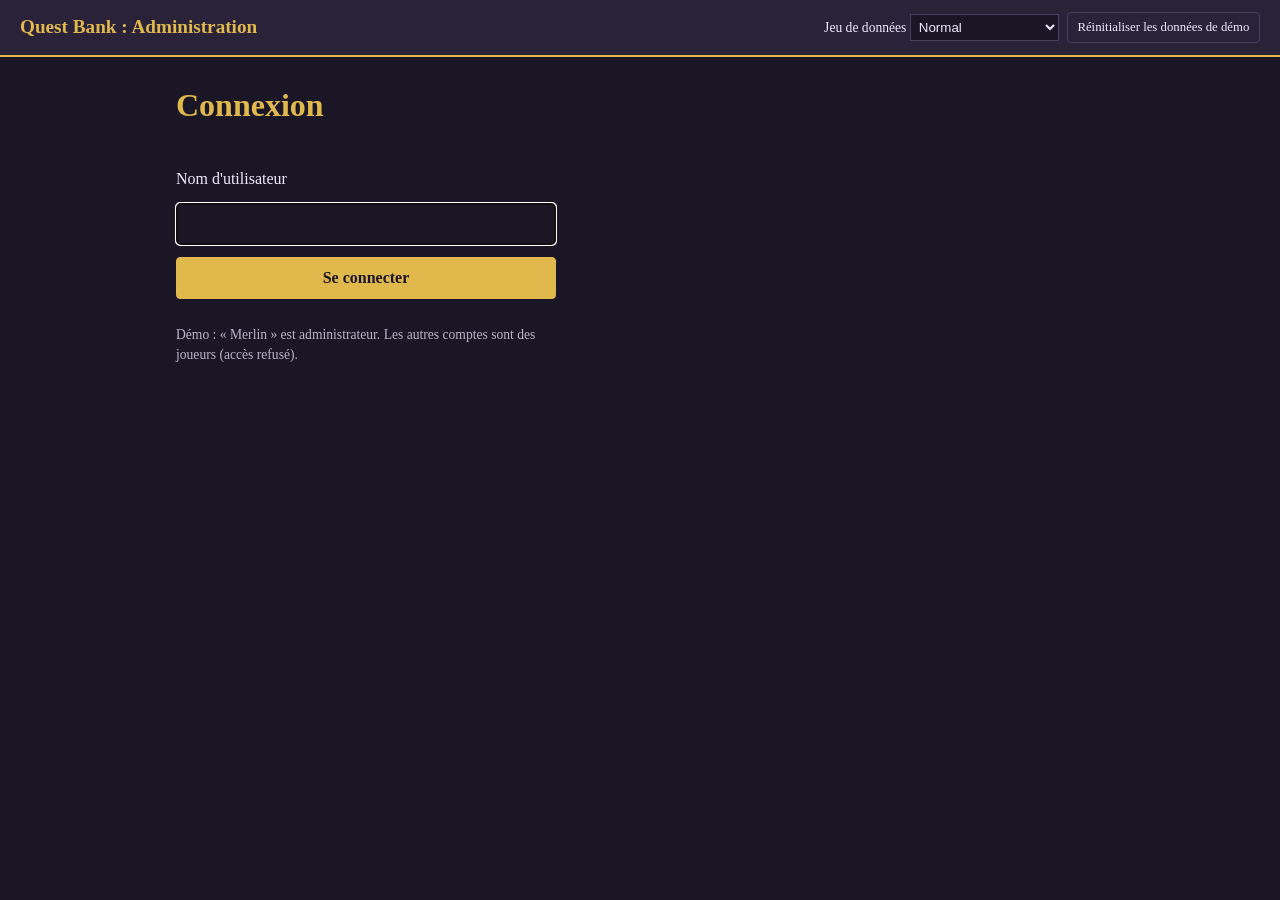
==== quest-bank-admin/index.html @ 597273d6 "FCT" ====
<!DOCTYPE html>
<html lang="fr">
<head>
  <meta charset="UTF-8">
  <meta name="viewport" content="width=device-width, initial-scale=1.0">
  <title>Accueil – Quest Bank Admin</title>
  <link rel="stylesheet" href="css/style.css">
</head>
<body>
  <header id="barre"></header>
  <main>
    <h1>Gestion des tâches administratives</h1>
    <div id="messages"></div>
    <div class="cartes">
      <button type="button" id="btn-joueurs" data-page="joueurs-signales.html">Joueurs signalés</button>
      <button type="button" id="btn-bogues" data-page="bogues.html">Bogues rapportés</button>
    </div>
  </main>
  <script src="js/dataAccess.js"></script>
  <script src="js/auth.js"></script>
  <script src="js/ui.js"></script>
  <script src="js/pageIndex.js"></script>
</body>
</html>
---- quest-bank-admin/css/style.css ----
/* style.css (socle) */
:root {
  --fond: #1b1626;
  --carte: #2a2238;
  --bord: #4a3d63;
  --texte: #f0e9ff;
  --or: #e0b84c;
  --danger: #c0392b;
  --succes: #2e8b57;
  --info: #3b6ea8;
}

* { box-sizing: border-box; }

body {
  margin: 0;
  background: var(--fond);
  color: var(--texte);
  font-family: Georgia, "Times New Roman", serif;
  line-height: 1.5;
}

header#barre {
  display: flex;
  flex-wrap: wrap;
  gap: 0.75rem;
  align-items: center;
  justify-content: space-between;
  padding: 0.75rem 1.25rem;
  background: var(--carte);
  border-bottom: 2px solid var(--or);
}

header .titre { color: var(--or); font-size: 1.2rem; font-weight: bold; text-decoration: none; }
header .outils { display: flex; flex-wrap: wrap; gap: 0.5rem; align-items: center; font-size: 0.85rem; }
header select { background: var(--fond); color: var(--texte); border: 1px solid var(--bord); padding: 0.25rem; }

main { max-width: 960px; margin: 1.5rem auto; padding: 0 1rem; }
h1 { color: var(--or); margin-top: 0; }

button {
  cursor: pointer;
  border: 1px solid var(--or);
  background: var(--or);
  color: #1b1626;
  padding: 0.5rem 1rem;
  border-radius: 4px;
  font: inherit;
  font-weight: bold;
}
button.secondaire { background: transparent; color: var(--texte); border-color: var(--bord); font-weight: normal; font-size: 0.8rem; padding: 0.3rem 0.6rem; }
button.danger { background: var(--danger); border-color: var(--danger); color: #fff; }
button:hover { filter: brightness(1.15); }

.cartes { display: flex; flex-wrap: wrap; gap: 1rem; }
.cartes button { flex: 1 1 260px; padding: 1.5rem; font-size: 1.1rem; }

#messages { margin: 1rem 0; min-height: 1px; }
.msg { padding: 0.75rem 1rem; border-radius: 4px; border-left: 5px solid; background: var(--carte); }
.msg a { color: var(--or); margin-left: 0.25rem; }
.msg-succes { border-color: var(--succes); }
.msg-erreur { border-color: var(--danger); }
.msg-info { border-color: var(--info); }

table { width: 100%; border-collapse: collapse; background: var(--carte); }
th, td { padding: 0.6rem 0.75rem; text-align: left; border-bottom: 1px solid var(--bord); vertical-align: top; }
th { color: var(--or); }
td.nom, td.motif { overflow-wrap: anywhere; word-break: break-word; }

.badge { padding: 0.15rem 0.5rem; border-radius: 999px; font-size: 0.8rem; }
.badge-actif { background: var(--succes); }
.badge-inactif { background: var(--danger); }
.badge-inconnu { background: #666; }

.vide { padding: 1.5rem; text-align: center; background: var(--carte); border: 1px dashed var(--bord); border-radius: 4px; }

form { max-width: 380px; display: flex; flex-direction: column; gap: 0.75rem; }
input[type="text"] { padding: 0.5rem; border-radius: 4px; border: 1px solid var(--bord); background: var(--fond); color: var(--texte); font: inherit; }
.aide { font-size: 0.85rem; opacity: 0.75; }
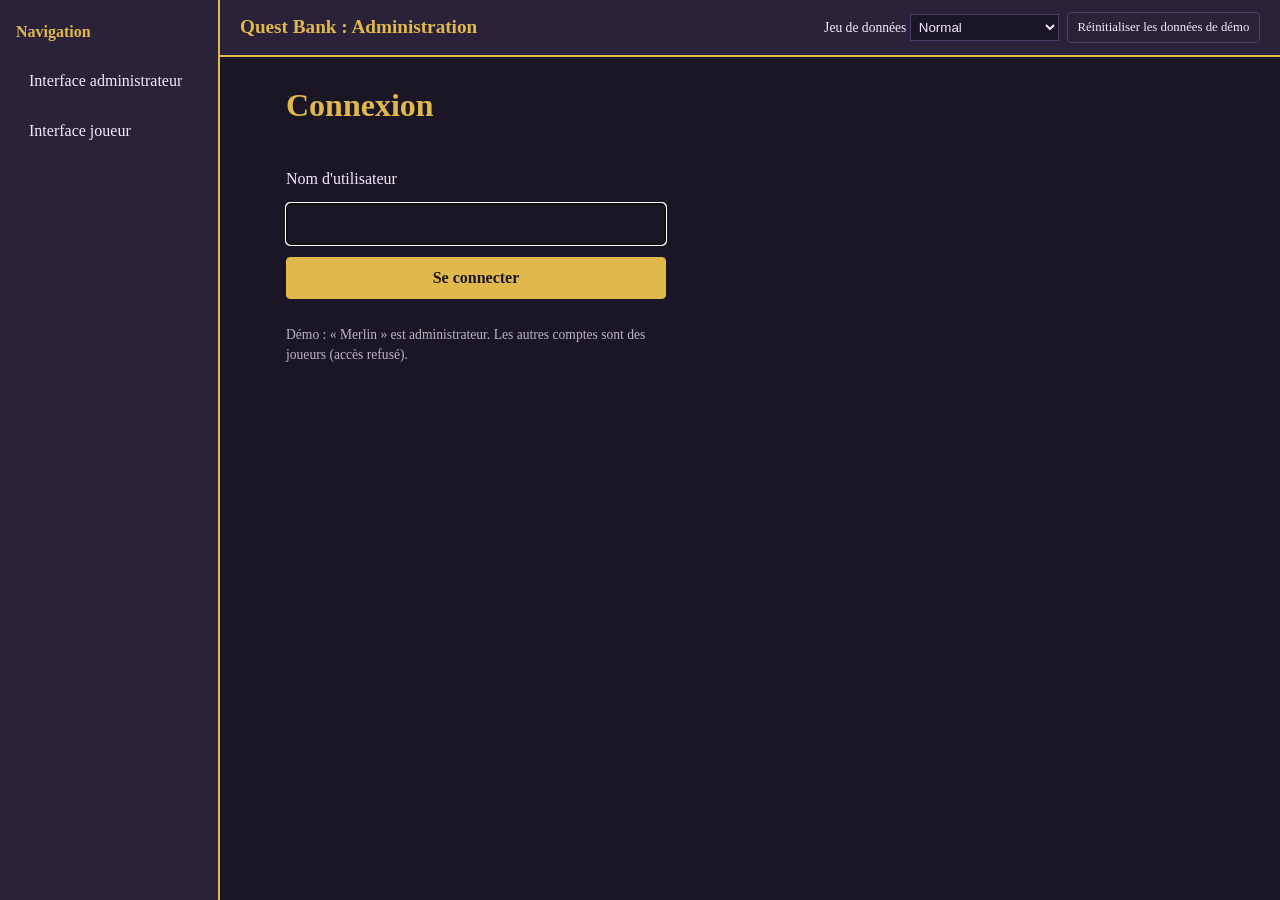
==== commit 349ec9c5: "FCT : menu navigation admin - joueur Fait par Big Pickle (OpenCode) : Ajout d'un menu de navigation " ====
--- a/quest-bank-admin/index.html
+++ b/quest-bank-admin/index.html
@@ -7,6 +7,11 @@
   <link rel="stylesheet" href="css/style.css">
 </head>
 <body>
+  <aside id="menu-navigation" class="menu-lateral">
+    <p class="titre-menu">Navigation</p>
+    <a href="index.html" class="actif">Interface administrateur</a>
+    <a href="login.html?cible=joueur.html">Interface joueur</a>
+  </aside>
   <header id="barre"></header>
   <main>
     <h1>Gestion des tâches administratives</h1>
--- a/quest-bank-admin/css/style.css
+++ b/quest-bank-admin/css/style.css
@@ -14,11 +14,30 @@
 
 body {
   margin: 0;
+  padding-left: 220px;
   background: var(--fond);
   color: var(--texte);
   font-family: Georgia, "Times New Roman", serif;
   line-height: 1.5;
 }
+
+.menu-lateral {
+  position: fixed;
+  top: 0;
+  bottom: 0;
+  left: 0;
+  width: 220px;
+  padding: 1.25rem 1rem;
+  background: var(--carte);
+  border-right: 2px solid var(--or);
+  display: flex;
+  flex-direction: column;
+  gap: 0.5rem;
+}
+
+.menu-lateral .titre-menu { margin: 0 0 0.5rem; color: var(--or); font-weight: bold; }
+.menu-lateral a { padding: 0.5rem 0.75rem; border: 1px solid transparent; border-radius: 4px; color: var(--texte); text-decoration: none; }
+.menu-lateral a:hover, .menu-lateral a.actif { border-color: var(--or); background: var(--fond); color: var(--or); }
 
 header#barre {
   display: flex;
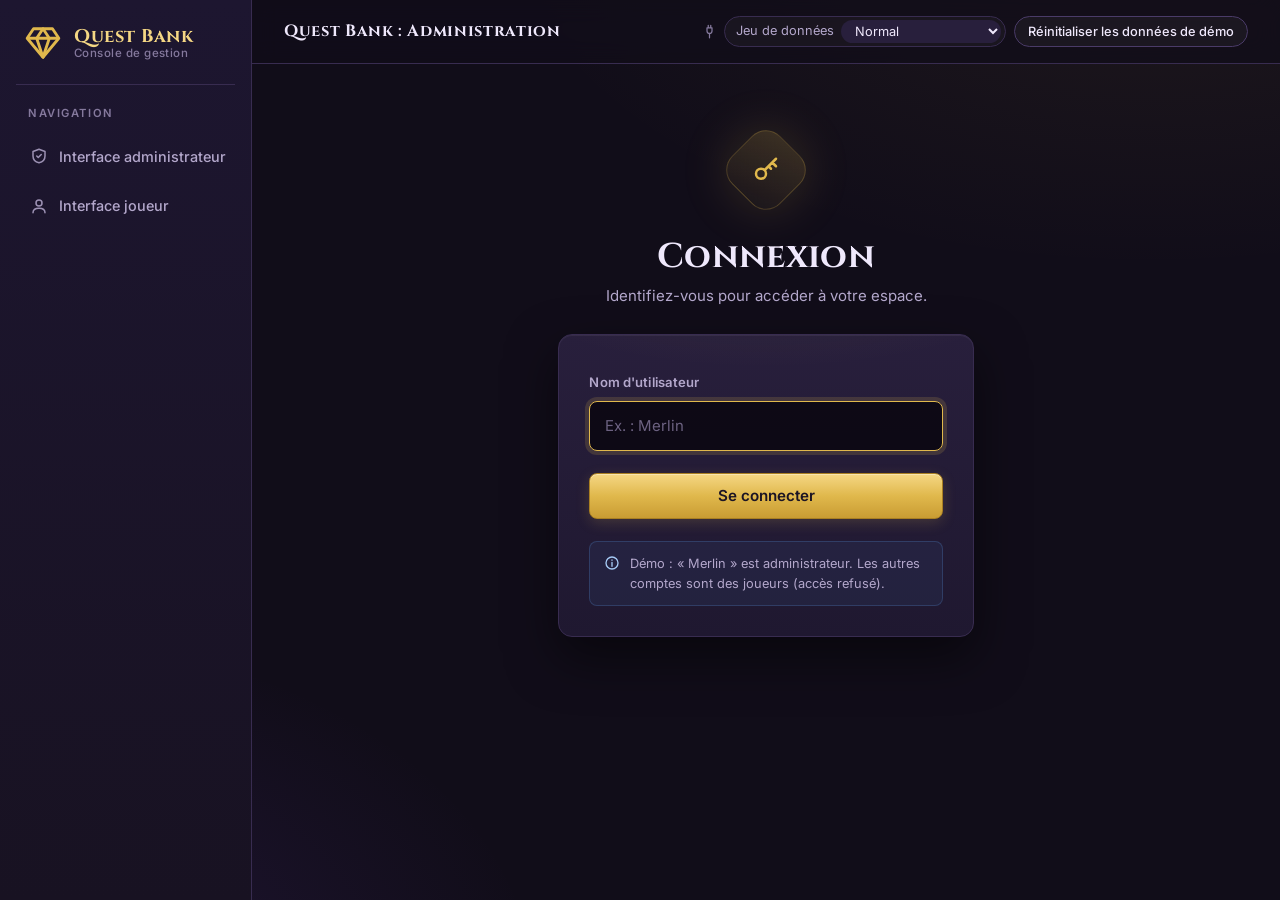
==== commit 3806047b: "FCT style css" ====
--- a/quest-bank-admin/index.html
+++ b/quest-bank-admin/index.html
@@ -4,19 +4,30 @@
   <meta charset="UTF-8">
   <meta name="viewport" content="width=device-width, initial-scale=1.0">
   <title>Accueil – Quest Bank Admin</title>
+  <link rel="icon" href="data:image/svg+xml,%3Csvg xmlns='http://www.w3.org/2000/svg' viewBox='0 0 24 24'%3E%3Cpath d='M6 3h12l4 6-10 12L2 9z' fill='%23e0b84c'/%3E%3C/svg%3E">
   <link rel="stylesheet" href="css/style.css">
 </head>
 <body>
   <aside id="menu-navigation" class="menu-lateral">
+    <div class="marque">
+      <span class="marque-logo" aria-hidden="true"></span>
+      <span class="marque-texte">Quest Bank<small>Console de gestion</small></span>
+    </div>
     <p class="titre-menu">Navigation</p>
-    <a href="index.html" class="actif">Interface administrateur</a>
-    <a href="login.html?cible=joueur.html">Interface joueur</a>
+    <a href="index.html" class="actif lien-admin">Interface administrateur</a>
+    <a href="login.html?cible=joueur.html" class="lien-joueur">Interface joueur</a>
   </aside>
   <header id="barre"></header>
   <main>
-    <h1>Gestion des tâches administratives</h1>
+    <div class="entete-page">
+      <div>
+        <p class="surtitre">Tableau de bord</p>
+        <h1>Gestion des tâches administratives</h1>
+        <p class="sous-titre">Choisissez une file de travail pour commencer.</p>
+      </div>
+    </div>
     <div id="messages"></div>
-    <div class="cartes">
+    <div class="cartes cartes-admin">
       <button type="button" id="btn-joueurs" data-page="joueurs-signales.html">Joueurs signalés</button>
       <button type="button" id="btn-bogues" data-page="bogues.html">Bogues rapportés</button>
     </div>
--- a/quest-bank-admin/css/style.css
+++ b/quest-bank-admin/css/style.css
@@ -1,98 +1,726 @@
-/* style.css (socle) */
+/* style.css (socle) — thème "grimoire" */
+@import url("https://fonts.googleapis.com/css2?family=Cinzel:wght@600;700&family=Inter:wght@400;500;600;700&display=swap");
+
 :root {
-  --fond: #1b1626;
-  --carte: #2a2238;
-  --bord: #4a3d63;
-  --texte: #f0e9ff;
+  /* Couleurs */
+  --fond: #110d19;
+  --fond-2: #181222;
+  --carte: #1f1830;
+  --carte-2: #281f3c;
+  --carte-3: #31264a;
+  --bord: #382c50;
+  --bord-fort: #4a3b68;
+  --bord-or: rgba(224, 184, 76, 0.22);
+  --texte: #efe8fc;
+  --texte-doux: #b3a7cb;
+  --texte-pale: #85799d;
   --or: #e0b84c;
-  --danger: #c0392b;
-  --succes: #2e8b57;
-  --info: #3b6ea8;
+  --or-clair: #f5d784;
+  --or-fonce: #a97f22;
+  --danger: #e0524a;
+  --danger-clair: #ff9b92;
+  --succes: #3db27a;
+  --succes-clair: #86e7b3;
+  --info: #5591d8;
+  --info-clair: #a6caf5;
+
+  /* Formes */
+  --rayon-s: 8px;
+  --rayon: 14px;
+  --ombre: 0 1px 0 rgba(255, 255, 255, 0.04) inset, 0 12px 32px rgba(0, 0, 0, 0.35);
+  --ombre-forte: 0 1px 0 rgba(255, 255, 255, 0.06) inset, 0 20px 50px rgba(0, 0, 0, 0.5);
+  --titre-font: "Cinzel", Georgia, "Times New Roman", serif;
+  --corps-font: "Inter", "Segoe UI", system-ui, -apple-system, sans-serif;
+  --menu-l: 252px;
+
+  /* Icônes (masques SVG, colorées par currentColor) */
+  --i-gemme: url("data:image/svg+xml;utf8,<svg xmlns='http://www.w3.org/2000/svg' viewBox='0 0 24 24' fill='none' stroke='black' stroke-width='1.8' stroke-linejoin='round'><path d='M6 3h12l4 6-10 12L2 9z'/><path d='M2 9h20M12 21L8 9l4-6 4 6z'/></svg>");
+  --i-bouclier: url("data:image/svg+xml;utf8,<svg xmlns='http://www.w3.org/2000/svg' viewBox='0 0 24 24' fill='none' stroke='black' stroke-width='2' stroke-linecap='round' stroke-linejoin='round'><path d='M12 3l8 3v6c0 5-3.5 8-8 9-4.5-1-8-4-8-9V6z'/><path d='M9 12l2 2 4-4'/></svg>");
+  --i-joueur: url("data:image/svg+xml;utf8,<svg xmlns='http://www.w3.org/2000/svg' viewBox='0 0 24 24' fill='none' stroke='black' stroke-width='2' stroke-linecap='round' stroke-linejoin='round'><circle cx='12' cy='8' r='4'/><path d='M4 21c0-4 3.6-6 8-6s8 2 8 6'/></svg>");
+  --i-drapeau: url("data:image/svg+xml;utf8,<svg xmlns='http://www.w3.org/2000/svg' viewBox='0 0 24 24' fill='none' stroke='black' stroke-width='2' stroke-linecap='round' stroke-linejoin='round'><path d='M5 21V4'/><path d='M5 4h12l-2.5 4.5L17 13H5'/></svg>");
+  --i-bogue: url("data:image/svg+xml;utf8,<svg xmlns='http://www.w3.org/2000/svg' viewBox='0 0 24 24' fill='none' stroke='black' stroke-width='2' stroke-linecap='round' stroke-linejoin='round'><rect x='7' y='8' width='10' height='12' rx='5'/><path d='M12 12v8M9 5l1.5 2.5M15 5l-1.5 2.5M3 13h4M17 13h4M4 8l3 2M20 8l-3 2M4 19l3-2M20 19l-3-2'/></svg>");
+  --i-boussole: url("data:image/svg+xml;utf8,<svg xmlns='http://www.w3.org/2000/svg' viewBox='0 0 24 24' fill='none' stroke='black' stroke-width='2' stroke-linecap='round' stroke-linejoin='round'><circle cx='12' cy='12' r='9'/><path d='M15.5 8.5l-2 5-5 2 2-5z'/></svg>");
+  --i-sortie: url("data:image/svg+xml;utf8,<svg xmlns='http://www.w3.org/2000/svg' viewBox='0 0 24 24' fill='none' stroke='black' stroke-width='2' stroke-linecap='round' stroke-linejoin='round'><path d='M14 4h5v16h-5M10 8l-4 4 4 4M6 12h10'/></svg>");
+  --i-corbeille: url("data:image/svg+xml;utf8,<svg xmlns='http://www.w3.org/2000/svg' viewBox='0 0 24 24' fill='none' stroke='black' stroke-width='2' stroke-linecap='round' stroke-linejoin='round'><path d='M4 7h16M9 7V4h6v3M6 7l1 13h10l1-13M10 11v5M14 11v5'/></svg>");
+  --i-rafraichir: url("data:image/svg+xml;utf8,<svg xmlns='http://www.w3.org/2000/svg' viewBox='0 0 24 24' fill='none' stroke='black' stroke-width='2' stroke-linecap='round' stroke-linejoin='round'><path d='M20 12a8 8 0 1 1-2.3-5.7'/><path d='M20 4v5h-5'/></svg>");
+  --i-ok: url("data:image/svg+xml;utf8,<svg xmlns='http://www.w3.org/2000/svg' viewBox='0 0 24 24' fill='none' stroke='black' stroke-width='2' stroke-linecap='round' stroke-linejoin='round'><circle cx='12' cy='12' r='9'/><path d='M8 12l3 3 5-6'/></svg>");
+  --i-alerte: url("data:image/svg+xml;utf8,<svg xmlns='http://www.w3.org/2000/svg' viewBox='0 0 24 24' fill='none' stroke='black' stroke-width='2' stroke-linecap='round' stroke-linejoin='round'><path d='M12 3l10 18H2z'/><path d='M12 10v5M12 18v.5'/></svg>");
+  --i-info: url("data:image/svg+xml;utf8,<svg xmlns='http://www.w3.org/2000/svg' viewBox='0 0 24 24' fill='none' stroke='black' stroke-width='2' stroke-linecap='round' stroke-linejoin='round'><circle cx='12' cy='12' r='9'/><path d='M12 11v6M12 7.5v.5'/></svg>");
+  --i-vide: url("data:image/svg+xml;utf8,<svg xmlns='http://www.w3.org/2000/svg' viewBox='0 0 24 24' fill='none' stroke='black' stroke-width='1.6' stroke-linecap='round' stroke-linejoin='round'><path d='M3 13l3-8h12l3 8v6H3z'/><path d='M3 13h5l1 3h6l1-3h5'/></svg>");
+  --i-retour: url("data:image/svg+xml;utf8,<svg xmlns='http://www.w3.org/2000/svg' viewBox='0 0 24 24' fill='none' stroke='black' stroke-width='2.2' stroke-linecap='round' stroke-linejoin='round'><path d='M15 6l-6 6 6 6'/></svg>");
+  --i-fleche: url("data:image/svg+xml;utf8,<svg xmlns='http://www.w3.org/2000/svg' viewBox='0 0 24 24' fill='none' stroke='black' stroke-width='2.2' stroke-linecap='round' stroke-linejoin='round'><path d='M5 12h14M13 6l6 6-6 6'/></svg>");
+  --i-cle: url("data:image/svg+xml;utf8,<svg xmlns='http://www.w3.org/2000/svg' viewBox='0 0 24 24' fill='none' stroke='black' stroke-width='2' stroke-linecap='round' stroke-linejoin='round'><circle cx='8' cy='15' r='4'/><path d='M11 12l9-9M17 6l3 3M14 9l2 2'/></svg>");
+  --i-outils: url("data:image/svg+xml;utf8,<svg xmlns='http://www.w3.org/2000/svg' viewBox='0 0 24 24' fill='none' stroke='black' stroke-width='2' stroke-linecap='round' stroke-linejoin='round'><path d='M10 2v4M14 2v4M8 6h8v5a4 4 0 0 1-8 0zM12 15v7'/></svg>");
 }
 
 * { box-sizing: border-box; }
+[hidden] { display: none !important; }
+
+html { scroll-behavior: smooth; }
 
 body {
   margin: 0;
-  padding-left: 220px;
+  padding-left: var(--menu-l);
+  min-height: 100vh;
+  background:
+    radial-gradient(1100px 600px at 90% -10%, rgba(224, 184, 76, 0.07), transparent 60%),
+    radial-gradient(900px 600px at 0% 110%, rgba(120, 70, 210, 0.16), transparent 60%),
+    var(--fond);
+  background-attachment: fixed;
+  color: var(--texte);
+  font-family: var(--corps-font);
+  font-size: 15px;
+  line-height: 1.6;
+  -webkit-font-smoothing: antialiased;
+}
+
+::selection { background: var(--or); color: var(--fond); }
+
+/* Utilitaire d'icône : un ::before masqué, coloré par currentColor */
+.menu-lateral a::before,
+.marque-logo,
+.blason::before,
+.avatar::before,
+.retour::before,
+.cartes button::before,
+#btn-rafraichir::before,
+#btn-deconnexion-joueur::before,
+#btn-supprimer-compte::before,
+.msg::before,
+.vide::before,
+.aide::before,
+.outils::before {
+  content: "";
+  display: inline-block;
+  flex: none;
+  background: currentColor;
+  -webkit-mask: var(--ico) center / contain no-repeat;
+  mask: var(--ico) center / contain no-repeat;
+}
+
+/* ---------- Menu latéral ---------- */
+.menu-lateral {
+  position: fixed;
+  inset: 0 auto 0 0;
+  width: var(--menu-l);
+  padding: 1.5rem 1rem;
+  background: linear-gradient(180deg, #1d1630 0%, var(--fond-2) 100%);
+  border-right: 1px solid var(--bord);
+  display: flex;
+  flex-direction: column;
+  gap: 0.25rem;
+  z-index: 20;
+}
+
+.marque {
+  display: flex;
+  align-items: center;
+  gap: 0.75rem;
+  padding: 0 0.5rem 1.4rem;
+  margin-bottom: 1rem;
+  border-bottom: 1px solid var(--bord);
+}
+.marque-logo {
+  --ico: var(--i-gemme);
+  width: 38px;
+  height: 38px;
+  color: var(--or);
+  filter: drop-shadow(0 0 10px rgba(224, 184, 76, 0.45));
+}
+.marque-texte {
+  display: flex;
+  flex-direction: column;
+  font-family: var(--titre-font);
+  font-weight: 700;
+  font-size: 1.15rem;
+  line-height: 1.15;
+  color: var(--or-clair);
+  letter-spacing: 0.03em;
+}
+.marque-texte small {
+  font-family: var(--corps-font);
+  font-size: 0.72rem;
+  font-weight: 500;
+  letter-spacing: 0.04em;
+  color: var(--texte-pale);
+}
+
+.menu-lateral .titre-menu {
+  margin: 0 0 0.4rem;
+  padding: 0 0.75rem;
+  color: var(--texte-pale);
+  font-size: 0.7rem;
+  font-weight: 600;
+  letter-spacing: 0.14em;
+  text-transform: uppercase;
+}
+
+.menu-lateral a {
+  position: relative;
+  display: flex;
+  align-items: center;
+  gap: 0.7rem;
+  padding: 0.7rem 0.85rem;
+  border-radius: var(--rayon-s);
+  color: var(--texte-doux);
+  text-decoration: none;
+  font-size: 0.9rem;
+  font-weight: 500;
+  white-space: nowrap;
+  transition: background 0.15s, color 0.15s;
+}
+.menu-lateral a::before { width: 18px; height: 18px; opacity: 0.85; }
+.menu-lateral a.lien-admin { --ico: var(--i-bouclier); }
+.menu-lateral a.lien-joueur { --ico: var(--i-joueur); }
+.menu-lateral a:hover { background: rgba(255, 255, 255, 0.045); color: var(--texte); }
+.menu-lateral a:focus-visible { outline: 2px solid var(--or); outline-offset: 2px; }
+.menu-lateral a.actif {
+  background: linear-gradient(90deg, rgba(224, 184, 76, 0.16), rgba(224, 184, 76, 0.04));
+  color: var(--or-clair);
+}
+.menu-lateral a.actif::after {
+  content: "";
+  position: absolute;
+  left: -1rem;
+  top: 22%;
+  bottom: 22%;
+  width: 3px;
+  border-radius: 0 3px 3px 0;
+  background: var(--or);
+  box-shadow: 0 0 10px var(--or);
+}
+
+/* ---------- Barre du haut (générée par ui.js) ---------- */
+header#barre {
+  position: sticky;
+  top: 0;
+  z-index: 10;
+  display: flex;
+  flex-wrap: wrap;
+  gap: 0.75rem 1.25rem;
+  align-items: center;
+  justify-content: space-between;
+  min-height: 64px;
+  padding: 0.7rem 2rem;
+  background: rgba(17, 13, 25, 0.78);
+  backdrop-filter: blur(12px) saturate(1.2);
+  -webkit-backdrop-filter: blur(12px) saturate(1.2);
+  border-bottom: 1px solid var(--bord);
+}
+
+header .titre {
+  color: var(--texte);
+  font-family: var(--titre-font);
+  font-size: 1.02rem;
+  font-weight: 700;
+  letter-spacing: 0.04em;
+  text-decoration: none;
+}
+header .titre:hover { color: var(--or-clair); }
+
+header .outils {
+  display: flex;
+  flex-wrap: wrap;
+  gap: 0.5rem;
+  align-items: center;
+  font-size: 0.8rem;
+  color: var(--texte-doux);
+}
+header .outils::before {
+  --ico: var(--i-outils);
+  width: 15px;
+  height: 15px;
+  color: var(--texte-pale);
+  margin-right: -0.1rem;
+}
+header .outils label {
+  display: inline-flex;
+  align-items: center;
+  gap: 0.45rem;
+  padding: 0.2rem 0.25rem 0.2rem 0.7rem;
+  background: rgba(255, 255, 255, 0.03);
+  border: 1px solid var(--bord);
+  border-radius: 999px;
+}
+header .outils label select { border: none; background: var(--carte-2); border-radius: 999px; padding: 0.2rem 0.6rem; }
+header .outils button.secondaire { border-radius: 999px; }
+header .qui {
+  display: inline-flex;
+  align-items: center;
+  gap: 0.45rem;
+  padding: 0.28rem 0.75rem;
+  border-radius: 999px;
+  background: rgba(224, 184, 76, 0.1);
+  border: 1px solid var(--bord-or);
+  color: var(--or-clair);
+  font-weight: 500;
+}
+header .qui::before {
+  content: "";
+  width: 7px;
+  height: 7px;
+  border-radius: 50%;
+  background: var(--succes);
+  box-shadow: 0 0 0 3px rgba(61, 178, 122, 0.25);
+}
+
+select {
   background: var(--fond);
   color: var(--texte);
-  font-family: Georgia, "Times New Roman", serif;
+  border: 1px solid var(--bord);
+  border-radius: 6px;
+  padding: 0.3rem 0.5rem;
+  font: inherit;
+  cursor: pointer;
+}
+select:focus-visible { outline: 2px solid var(--or); outline-offset: 1px; }
+
+/* ---------- Contenu ---------- */
+main { max-width: 1080px; margin: 2.5rem auto 4rem; padding: 0 2rem; }
+
+h1 {
+  margin: 0;
+  color: var(--texte);
+  font-family: var(--titre-font);
+  font-size: clamp(1.6rem, 1.2rem + 1.3vw, 2.15rem);
+  font-weight: 700;
+  line-height: 1.2;
+  letter-spacing: 0.01em;
+}
+h2 {
+  margin: 0;
+  font-family: var(--titre-font);
+  font-size: 1.15rem;
+  color: var(--or-clair);
+  letter-spacing: 0.02em;
+}
+
+.surtitre {
+  margin: 0 0 0.35rem;
+  color: var(--or);
+  font-size: 0.75rem;
+  font-weight: 600;
+  letter-spacing: 0.16em;
+  text-transform: uppercase;
+}
+.sous-titre { margin: 0.45rem 0 0; color: var(--texte-doux); }
+.sous-titre.centre { text-align: center; }
+
+.entete-page {
+  display: flex;
+  flex-wrap: wrap;
+  align-items: flex-end;
+  justify-content: space-between;
+  gap: 1rem;
+  margin-bottom: 1.75rem;
+}
+
+.retour {
+  --ico: var(--i-retour);
+  display: inline-flex;
+  align-items: center;
+  gap: 0.3rem;
+  margin-bottom: 1rem;
+  color: var(--texte-pale);
+  font-size: 0.85rem;
+  font-weight: 500;
+  text-decoration: none;
+  transition: color 0.15s;
+}
+.retour::before { width: 16px; height: 16px; transition: transform 0.15s; }
+.retour:hover { color: var(--or-clair); }
+.retour:hover::before { transform: translateX(-3px); }
+
+/* ---------- Boutons ---------- */
+button {
+  display: inline-flex;
+  align-items: center;
+  justify-content: center;
+  gap: 0.5rem;
+  cursor: pointer;
+  border: 1px solid var(--or-fonce);
+  background: linear-gradient(180deg, var(--or-clair) 0%, var(--or) 50%, #c99c33 100%);
+  color: #1b1424;
+  padding: 0.65rem 1.2rem;
+  border-radius: var(--rayon-s);
+  font: inherit;
+  font-weight: 600;
+  line-height: 1.2;
+  box-shadow: 0 1px 0 rgba(255, 255, 255, 0.35) inset, 0 4px 14px rgba(224, 184, 76, 0.18);
+  transition: transform 0.12s, box-shadow 0.15s, filter 0.15s, background 0.15s, border-color 0.15s;
+}
+button:hover { filter: brightness(1.07); box-shadow: 0 1px 0 rgba(255, 255, 255, 0.35) inset, 0 6px 20px rgba(224, 184, 76, 0.3); }
+button:active { transform: translateY(1px) scale(0.99); }
+button:focus-visible { outline: 2px solid var(--or-clair); outline-offset: 3px; }
+
+button.secondaire {
+  background: rgba(255, 255, 255, 0.035);
+  color: var(--texte);
+  border-color: var(--bord-fort);
+  font-weight: 500;
+  font-size: 0.8rem;
+  padding: 0.4rem 0.8rem;
+  box-shadow: none;
+}
+button.secondaire:hover { background: rgba(255, 255, 255, 0.08); border-color: var(--or-fonce); filter: none; }
+
+button.danger {
+  background: linear-gradient(180deg, #ee6b62 0%, var(--danger) 55%, #c23e36 100%);
+  border-color: #a8352b;
+  color: #fff;
+  box-shadow: 0 1px 0 rgba(255, 255, 255, 0.25) inset, 0 4px 14px rgba(224, 82, 74, 0.22);
+}
+button.danger:hover { box-shadow: 0 1px 0 rgba(255, 255, 255, 0.25) inset, 0 6px 20px rgba(224, 82, 74, 0.35); }
+
+#btn-rafraichir { --ico: var(--i-rafraichir); font-size: 0.85rem; padding: 0.55rem 0.95rem; }
+#btn-rafraichir::before { width: 15px; height: 15px; transition: transform 0.4s; }
+#btn-rafraichir:hover::before { transform: rotate(180deg); }
+
+/* ---------- Cartes (gros boutons) ---------- */
+.cartes { display: grid; grid-template-columns: repeat(auto-fit, minmax(260px, 1fr)); gap: 1.25rem; }
+
+.cartes button {
+  position: relative;
+  flex-direction: column;
+  align-items: flex-start;
+  justify-content: flex-start;
+  gap: 0.35rem;
+  min-height: 190px;
+  padding: 1.6rem 1.6rem 3.2rem;
+  text-align: left;
+  font-family: var(--titre-font);
+  font-size: 1.3rem;
+  letter-spacing: 0.02em;
+  color: var(--texte);
+  background:
+    radial-gradient(400px 200px at 100% 0%, rgba(224, 184, 76, 0.1), transparent 70%),
+    linear-gradient(180deg, var(--carte-2), var(--carte));
+  border: 1px solid var(--bord);
+  border-radius: var(--rayon);
+  box-shadow: var(--ombre);
+  overflow: hidden;
+}
+.cartes button::before {
+  width: 32px;
+  height: 32px;
+  margin-bottom: 0.9rem;
+  color: var(--or);
+  filter: drop-shadow(0 0 8px rgba(224, 184, 76, 0.35));
+}
+.cartes button::after {
+  content: "";
+  font-family: var(--corps-font);
+  font-size: 0.88rem;
+  font-weight: 400;
+  letter-spacing: 0;
   line-height: 1.5;
-}
-
-.menu-lateral {
-  position: fixed;
-  top: 0;
-  bottom: 0;
-  left: 0;
-  width: 220px;
-  padding: 1.25rem 1rem;
+  color: var(--texte-doux);
+}
+.cartes button:hover {
+  transform: translateY(-4px);
+  filter: none;
+  border-color: var(--or-fonce);
+  box-shadow: var(--ombre-forte), 0 0 0 1px rgba(224, 184, 76, 0.25);
+}
+.cartes button:active { transform: translateY(-2px); }
+
+#btn-joueurs { --ico: var(--i-drapeau); }
+#btn-joueurs::after { content: "Examinez les signalements et bannissez les joueurs fautifs."; }
+#btn-bogues { --ico: var(--i-bogue); }
+#btn-bogues::after { content: "Consultez les problèmes et tentatives d'injection rapportés."; }
+#btn-quete { --ico: var(--i-boussole); }
+#btn-quete::after { content: "Lancez une nouvelle aventure. Votre statut est vérifié à chaque action."; }
+
+/* ---------- Messages ---------- */
+#messages { margin: 0 0 1.5rem; }
+#messages:empty { margin: 0; }
+.msg {
+  --ico: var(--i-info);
+  position: relative;
+  padding: 0.95rem 1.15rem 0.95rem 3rem;
+  border-radius: var(--rayon-s);
+  border: 1px solid var(--bord);
   background: var(--carte);
-  border-right: 2px solid var(--or);
+  box-shadow: 0 6px 18px rgba(0, 0, 0, 0.25);
+  animation: apparition 0.25s ease-out;
+}
+.msg::before {
+  position: absolute;
+  left: 1.05rem;
+  top: 1.05rem;
+  width: 19px;
+  height: 19px;
+}
+.msg a {
+  display: inline-block;
+  margin-left: 0.35rem;
+  color: var(--or-clair);
+  font-weight: 600;
+  text-underline-offset: 3px;
+}
+.msg-succes { --ico: var(--i-ok); border-color: rgba(61, 178, 122, 0.45); background: linear-gradient(90deg, rgba(61, 178, 122, 0.14), var(--carte) 70%); }
+.msg-succes::before { color: var(--succes-clair); }
+.msg-erreur { --ico: var(--i-alerte); border-color: rgba(224, 82, 74, 0.5); background: linear-gradient(90deg, rgba(224, 82, 74, 0.16), var(--carte) 70%); }
+.msg-erreur::before { color: var(--danger-clair); }
+.msg-info { --ico: var(--i-info); border-color: rgba(85, 145, 216, 0.45); background: linear-gradient(90deg, rgba(85, 145, 216, 0.14), var(--carte) 70%); }
+.msg-info::before { color: var(--info-clair); }
+
+@keyframes apparition {
+  from { opacity: 0; transform: translateY(-6px); }
+  to { opacity: 1; transform: none; }
+}
+
+/* ---------- Tableaux ---------- */
+.table-conteneur { overflow-x: auto; border-radius: var(--rayon); }
+
+table {
+  width: 100%;
+  border-collapse: separate;
+  border-spacing: 0;
+  background: var(--carte);
+  border: 1px solid var(--bord);
+  border-radius: var(--rayon);
+  overflow: hidden;
+  box-shadow: var(--ombre);
+}
+th, td { padding: 0.95rem 1.1rem; text-align: left; border-bottom: 1px solid var(--bord); vertical-align: top; }
+th {
+  background: var(--carte-2);
+  color: var(--texte-pale);
+  font-size: 0.7rem;
+  font-weight: 600;
+  letter-spacing: 0.1em;
+  text-transform: uppercase;
+  white-space: nowrap;
+}
+td { font-size: 0.92rem; }
+tbody tr { transition: background 0.12s; }
+tbody tr:nth-child(even) { background: rgba(255, 255, 255, 0.012); }
+tbody tr:hover { background: rgba(224, 184, 76, 0.045); }
+tbody tr:last-child td { border-bottom: none; }
+td.nom { min-width: 7.5rem; font-weight: 600; color: var(--texte); }
+td.nom, td.motif { overflow-wrap: anywhere; word-break: break-word; }
+td.motif { color: var(--texte-doux); }
+td:first-child.motif { color: var(--texte); font-weight: 500; }
+#corps-joueurs td:last-child, #corps-joueurs td:nth-child(4) { white-space: nowrap; }
+#corps-bogues td:last-child { color: var(--texte-pale); font-variant-numeric: tabular-nums; }
+#corps-joueurs td:nth-child(3) { color: var(--texte-pale); font-variant-numeric: tabular-nums; white-space: nowrap; }
+
+td .btn-bannir {
+  padding: 0.4rem 0.85rem;
+  font-size: 0.8rem;
+  background: rgba(224, 82, 74, 0.12);
+  color: var(--danger-clair);
+  border-color: rgba(224, 82, 74, 0.5);
+  box-shadow: none;
+}
+td .btn-bannir:hover { background: var(--danger); color: #fff; border-color: var(--danger); filter: none; }
+
+/* ---------- Badges ---------- */
+.badge {
+  display: inline-flex;
+  align-items: center;
+  gap: 0.35rem;
+  margin: 0.2rem 0.1rem 0.1rem 0;
+  padding: 0.18rem 0.6rem;
+  border-radius: 999px;
+  font-size: 0.7rem;
+  font-weight: 600;
+  line-height: 1.5;
+  letter-spacing: 0.03em;
+  white-space: normal;
+  border: 1px solid transparent;
+  vertical-align: middle;
+}
+.badge::before { content: ""; width: 6px; height: 6px; border-radius: 50%; background: currentColor; flex: none; }
+.badge-actif { background: rgba(61, 178, 122, 0.14); border-color: rgba(61, 178, 122, 0.45); color: var(--succes-clair); }
+.badge-inactif { background: rgba(224, 82, 74, 0.14); border-color: rgba(224, 82, 74, 0.45); color: var(--danger-clair); }
+.badge-inconnu { background: rgba(255, 255, 255, 0.05); border-color: var(--bord-fort); color: var(--texte-doux); }
+
+/* ---------- État vide ---------- */
+.vide {
+  --ico: var(--i-vide);
+  display: flex;
+  flex-direction: column;
+  align-items: center;
+  gap: 0.9rem;
+  margin: 0;
+  padding: 3.5rem 1.5rem;
+  text-align: center;
+  color: var(--texte-doux);
+  background: linear-gradient(180deg, var(--carte), rgba(31, 24, 48, 0.4));
+  border: 1px dashed var(--bord-fort);
+  border-radius: var(--rayon);
+}
+.vide::before { width: 44px; height: 44px; color: var(--texte-pale); opacity: 0.8; }
+
+/* ---------- Formulaires ---------- */
+form {
+  max-width: 440px;
   display: flex;
   flex-direction: column;
   gap: 0.5rem;
-}
-
-.menu-lateral .titre-menu { margin: 0 0 0.5rem; color: var(--or); font-weight: bold; }
-.menu-lateral a { padding: 0.5rem 0.75rem; border: 1px solid transparent; border-radius: 4px; color: var(--texte); text-decoration: none; }
-.menu-lateral a:hover, .menu-lateral a.actif { border-color: var(--or); background: var(--fond); color: var(--or); }
-
-header#barre {
-  display: flex;
-  flex-wrap: wrap;
-  gap: 0.75rem;
-  align-items: center;
-  justify-content: space-between;
-  padding: 0.75rem 1.25rem;
+  padding: 1.9rem;
+  background:
+    radial-gradient(500px 220px at 50% -40%, rgba(224, 184, 76, 0.09), transparent 70%),
+    linear-gradient(180deg, var(--carte-2) 0%, var(--carte) 100%);
+  border: 1px solid var(--bord);
+  border-radius: var(--rayon);
+  box-shadow: var(--ombre-forte);
+}
+form h2 + .sous-titre { margin: 0.2rem 0 0.9rem; font-size: 0.9rem; }
+form label { margin-top: 0.4rem; font-size: 0.82rem; font-weight: 600; color: var(--texte-doux); letter-spacing: 0.01em; }
+form button[type="submit"] { margin-top: 0.9rem; padding: 0.8rem 1.2rem; font-size: 0.95rem; }
+
+input[type="text"] {
+  width: 100%;
+  padding: 0.75rem 0.9rem;
+  border-radius: var(--rayon-s);
+  border: 1px solid var(--bord-fort);
+  background: rgba(10, 7, 16, 0.6);
+  color: var(--texte);
+  font: inherit;
+  transition: border-color 0.15s, box-shadow 0.15s, background 0.15s;
+}
+input[type="text"]::placeholder { color: var(--texte-pale); opacity: 0.8; }
+input[type="text"]:hover { border-color: #5a4a7c; }
+input[type="text"]:focus {
+  outline: none;
+  border-color: var(--or);
+  background: rgba(10, 7, 16, 0.85);
+  box-shadow: 0 0 0 4px rgba(224, 184, 76, 0.16);
+}
+
+.aide {
+  --ico: var(--i-info);
+  display: flex;
+  gap: 0.6rem;
+  margin: 0.9rem 0 0;
+  padding: 0.75rem 0.85rem;
+  font-size: 0.8rem;
+  line-height: 1.5;
+  color: var(--texte-doux);
+  background: rgba(85, 145, 216, 0.08);
+  border: 1px solid rgba(85, 145, 216, 0.25);
+  border-radius: var(--rayon-s);
+}
+.aide::before { width: 16px; height: 16px; margin-top: 1px; color: var(--info-clair); }
+
+/* ---------- Pages de connexion (login + vue connexion joueur) ---------- */
+.blason {
+  --ico: var(--i-cle);
+  display: grid;
+  place-items: center;
+  width: 68px;
+  height: 68px;
+  margin: 0 auto 1.4rem;
+  color: var(--or);
+  border-radius: 20px;
+  background: linear-gradient(160deg, rgba(224, 184, 76, 0.2), rgba(224, 184, 76, 0.05));
+  border: 1px solid var(--bord-or);
+  box-shadow: 0 0 50px rgba(224, 184, 76, 0.18);
+  transform: rotate(45deg);
+}
+.blason::before { width: 30px; height: 30px; transform: rotate(-45deg); }
+.blason-joueur { --ico: var(--i-boussole); }
+
+.page-auth main {
+  max-width: 480px;
+  margin-top: clamp(2.5rem, 8vh, 5.5rem);
+  text-align: center;
+}
+.page-auth main h1 { margin-top: 2rem; }
+.page-auth .sous-titre { margin-bottom: 1.6rem; }
+.page-auth #messages, .page-auth form { text-align: left; }
+.page-auth form, #vue-connexion form { margin: 0 auto; max-width: none; }
+
+.page-joueur main > h1 { margin-bottom: 1.75rem; }
+#vue-connexion { max-width: 480px; margin: 2.5rem auto 0; }
+#vue-connexion .blason { margin-top: 1.25rem; margin-bottom: 2.2rem; }
+#vue-connexion .sous-titre { margin-bottom: 1.4rem; }
+
+/* ---------- Espace joueur connecté ---------- */
+.banniere {
+  display: flex;
+  align-items: center;
+  gap: 1rem;
+  margin-bottom: 1.5rem;
+  padding: 1.1rem 1.4rem;
+  background:
+    linear-gradient(90deg, rgba(224, 184, 76, 0.14), rgba(224, 184, 76, 0.02) 70%),
+    var(--carte);
+  border: 1px solid var(--bord-or);
+  border-radius: var(--rayon);
+}
+.avatar {
+  --ico: var(--i-joueur);
+  display: grid;
+  place-items: center;
+  flex: none;
+  width: 46px;
+  height: 46px;
+  color: var(--or);
+  border-radius: 50%;
+  background: rgba(224, 184, 76, 0.14);
+  border: 1px solid rgba(224, 184, 76, 0.4);
+}
+.avatar::before { width: 22px; height: 22px; }
+#bienvenue { margin: 0; font-size: 1.02rem; font-weight: 500; }
+
+.grille-jeu {
+  display: grid;
+  grid-template-columns: minmax(0, 1fr) minmax(0, 1.05fr);
+  gap: 1.5rem;
+  align-items: start;
+}
+.colonne { display: flex; flex-direction: column; gap: 1.5rem; }
+.grille-jeu form { max-width: none; }
+.cartes-jeu { grid-template-columns: 1fr; }
+.cartes-jeu button { min-height: 220px; }
+
+.panneau {
+  padding: 1.5rem;
   background: var(--carte);
-  border-bottom: 2px solid var(--or);
-}
-
-header .titre { color: var(--or); font-size: 1.2rem; font-weight: bold; text-decoration: none; }
-header .outils { display: flex; flex-wrap: wrap; gap: 0.5rem; align-items: center; font-size: 0.85rem; }
-header select { background: var(--fond); color: var(--texte); border: 1px solid var(--bord); padding: 0.25rem; }
-
-main { max-width: 960px; margin: 1.5rem auto; padding: 0 1rem; }
-h1 { color: var(--or); margin-top: 0; }
-
-button {
-  cursor: pointer;
-  border: 1px solid var(--or);
-  background: var(--or);
-  color: #1b1626;
-  padding: 0.5rem 1rem;
-  border-radius: 4px;
-  font: inherit;
-  font-weight: bold;
-}
-button.secondaire { background: transparent; color: var(--texte); border-color: var(--bord); font-weight: normal; font-size: 0.8rem; padding: 0.3rem 0.6rem; }
-button.danger { background: var(--danger); border-color: var(--danger); color: #fff; }
-button:hover { filter: brightness(1.15); }
-
-.cartes { display: flex; flex-wrap: wrap; gap: 1rem; }
-.cartes button { flex: 1 1 260px; padding: 1.5rem; font-size: 1.1rem; }
-
-#messages { margin: 1rem 0; min-height: 1px; }
-.msg { padding: 0.75rem 1rem; border-radius: 4px; border-left: 5px solid; background: var(--carte); }
-.msg a { color: var(--or); margin-left: 0.25rem; }
-.msg-succes { border-color: var(--succes); }
-.msg-erreur { border-color: var(--danger); }
-.msg-info { border-color: var(--info); }
-
-table { width: 100%; border-collapse: collapse; background: var(--carte); }
-th, td { padding: 0.6rem 0.75rem; text-align: left; border-bottom: 1px solid var(--bord); vertical-align: top; }
-th { color: var(--or); }
-td.nom, td.motif { overflow-wrap: anywhere; word-break: break-word; }
-
-.badge { padding: 0.15rem 0.5rem; border-radius: 999px; font-size: 0.8rem; }
-.badge-actif { background: var(--succes); }
-.badge-inactif { background: var(--danger); }
-.badge-inconnu { background: #666; }
-
-.vide { padding: 1.5rem; text-align: center; background: var(--carte); border: 1px dashed var(--bord); border-radius: 4px; }
-
-form { max-width: 380px; display: flex; flex-direction: column; gap: 0.75rem; }
-input[type="text"] { padding: 0.5rem; border-radius: 4px; border: 1px solid var(--bord); background: var(--fond); color: var(--texte); font: inherit; }
-.aide { font-size: 0.85rem; opacity: 0.75; }
+  border: 1px solid var(--bord);
+  border-radius: var(--rayon);
+}
+.panneau .sous-titre { font-size: 0.88rem; }
+.actions-compte { display: flex; flex-wrap: wrap; gap: 0.75rem; margin-top: 1.1rem; }
+.actions-compte button { flex: 1 1 auto; white-space: nowrap; font-size: 0.88rem; padding: 0.65rem 1rem; }
+.actions-compte button::before { width: 16px; height: 16px; }
+#btn-deconnexion-joueur { --ico: var(--i-sortie); }
+#btn-supprimer-compte { --ico: var(--i-corbeille); }
+
+/* ---------- Petits écrans ---------- */
+@media (max-width: 900px) {
+  .grille-jeu { grid-template-columns: 1fr; }
+}
+
+@media (max-width: 760px) {
+  body { padding-left: 0; }
+  .menu-lateral {
+    position: static;
+    width: auto;
+    flex-direction: row;
+    flex-wrap: wrap;
+    align-items: center;
+    gap: 0.35rem;
+    padding: 0.75rem 1rem;
+    border-right: none;
+    border-bottom: 1px solid var(--bord);
+  }
+  .marque { padding: 0; margin: 0 auto 0 0; border: none; }
+  .marque-logo { width: 28px; height: 28px; }
+  .marque-texte small { display: none; }
+  .menu-lateral .titre-menu { display: none; }
+  .menu-lateral a { padding: 0.5rem 0.7rem; font-size: 0.85rem; }
+  .menu-lateral a.actif::after { display: none; }
+  header#barre { padding: 0.7rem 1rem; }
+  main { margin: 1.75rem auto 3rem; padding: 0 1rem; }
+  form { padding: 1.4rem; }
+  .cartes button { min-height: 0; }
+}
+
+@media (prefers-reduced-motion: reduce) {
+  *, *::before, *::after { transition: none !important; animation: none !important; }
+}
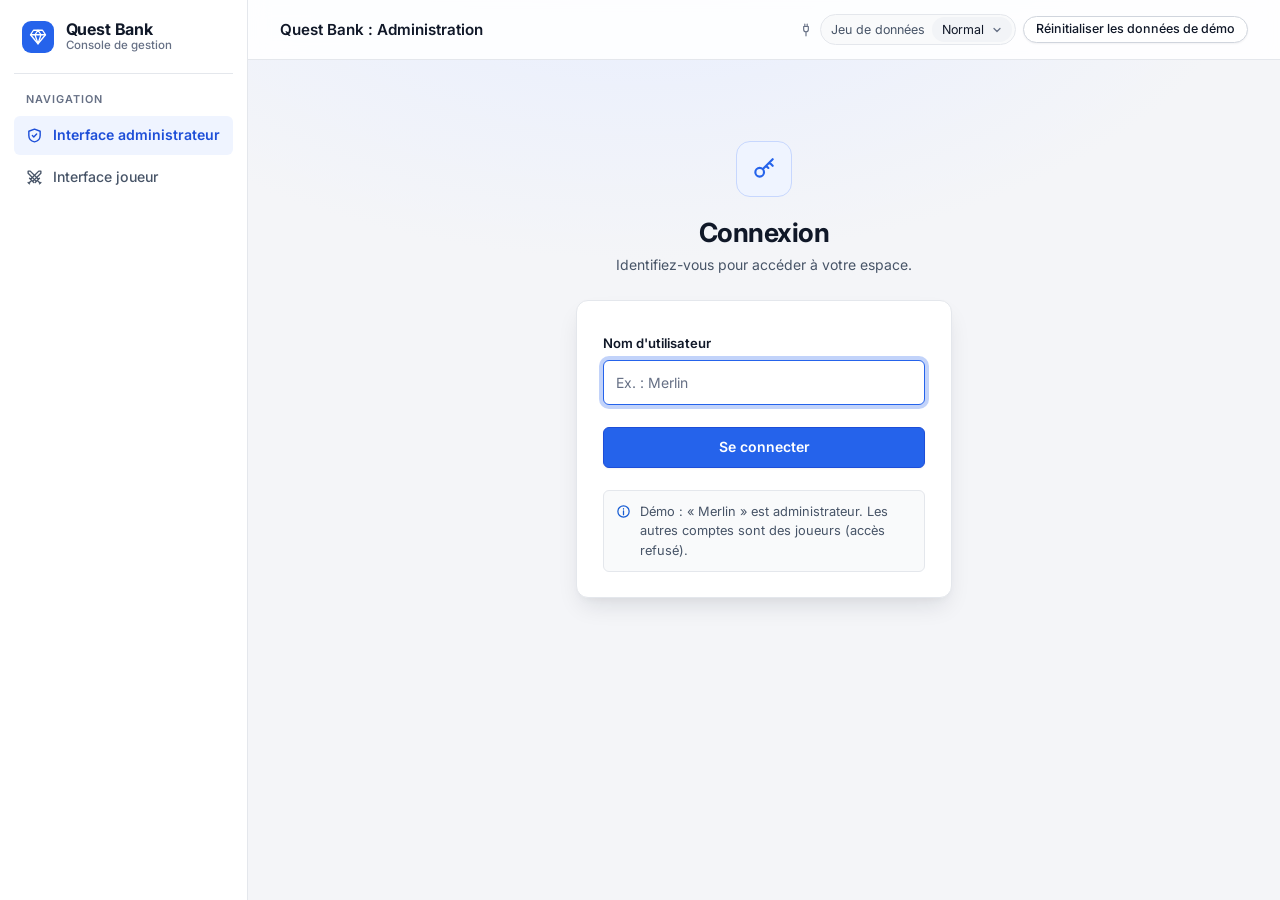
==== commit 0d5e30c2: "FCT redesign" ====
--- a/quest-bank-admin/index.html
+++ b/quest-bank-admin/index.html
@@ -7,14 +7,17 @@
   <link rel="icon" href="data:image/svg+xml,%3Csvg xmlns='http://www.w3.org/2000/svg' viewBox='0 0 24 24'%3E%3Cpath d='M6 3h12l4 6-10 12L2 9z' fill='%23e0b84c'/%3E%3C/svg%3E">
   <link rel="stylesheet" href="css/style.css">
 </head>
-<body>
+<body class="theme-admin">
   <aside id="menu-navigation" class="menu-lateral">
     <div class="marque">
       <span class="marque-logo" aria-hidden="true"></span>
       <span class="marque-texte">Quest Bank<small>Console de gestion</small></span>
     </div>
-    <p class="titre-menu">Navigation</p>
-    <a href="index.html" class="actif lien-admin">Interface administrateur</a>
+    <p class="titre-menu">Administration</p>
+    <a href="index.html" class="lien-admin actif" aria-current="page">Tableau de bord</a>
+    <a href="joueurs-signales.html" class="lien-signalements">Joueurs signalés</a>
+    <a href="bogues.html" class="lien-bogues">Bogues rapportés</a>
+    <p class="titre-menu">Espace joueur</p>
     <a href="login.html?cible=joueur.html" class="lien-joueur">Interface joueur</a>
   </aside>
   <header id="barre"></header>
@@ -35,6 +38,7 @@
   <script src="js/dataAccess.js"></script>
   <script src="js/auth.js"></script>
   <script src="js/ui.js"></script>
+  <script src="js/adminService.js"></script>
   <script src="js/pageIndex.js"></script>
 </body>
 </html>
--- a/quest-bank-admin/css/style.css
+++ b/quest-bank-admin/css/style.css
@@ -1,37 +1,15 @@
-/* style.css (socle) — thème "grimoire" */
-@import url("https://fonts.googleapis.com/css2?family=Cinzel:wght@600;700&family=Inter:wght@400;500;600;700&display=swap");
-
+/* style.css (socle) : deux identités visuelles sur un même jeu de composants.
+   body.theme-admin  : « Console »  — clair, sobre, dense, accent bleu (outil de travail).
+   body.theme-joueur : « Aventure » — sombre, immersif, or et violet (univers du jeu).
+   Les composants ci-dessous n'utilisent que des variables (--surface, --accent...) : chaque thème les redéfinit. */
+@import url("https://fonts.googleapis.com/css2?family=Cinzel:wght@600;700;800&family=Inter:wght@400;500;600;700&display=swap");
+
+/* ==========================================================================
+   1. Jetons communs (icônes, typographie)
+   ========================================================================== */
 :root {
-  /* Couleurs */
-  --fond: #110d19;
-  --fond-2: #181222;
-  --carte: #1f1830;
-  --carte-2: #281f3c;
-  --carte-3: #31264a;
-  --bord: #382c50;
-  --bord-fort: #4a3b68;
-  --bord-or: rgba(224, 184, 76, 0.22);
-  --texte: #efe8fc;
-  --texte-doux: #b3a7cb;
-  --texte-pale: #85799d;
-  --or: #e0b84c;
-  --or-clair: #f5d784;
-  --or-fonce: #a97f22;
-  --danger: #e0524a;
-  --danger-clair: #ff9b92;
-  --succes: #3db27a;
-  --succes-clair: #86e7b3;
-  --info: #5591d8;
-  --info-clair: #a6caf5;
-
-  /* Formes */
-  --rayon-s: 8px;
-  --rayon: 14px;
-  --ombre: 0 1px 0 rgba(255, 255, 255, 0.04) inset, 0 12px 32px rgba(0, 0, 0, 0.35);
-  --ombre-forte: 0 1px 0 rgba(255, 255, 255, 0.06) inset, 0 20px 50px rgba(0, 0, 0, 0.5);
-  --titre-font: "Cinzel", Georgia, "Times New Roman", serif;
   --corps-font: "Inter", "Segoe UI", system-ui, -apple-system, sans-serif;
-  --menu-l: 252px;
+  --fantasy-font: "Cinzel", Georgia, "Times New Roman", serif;
 
   /* Icônes (masques SVG, colorées par currentColor) */
   --i-gemme: url("data:image/svg+xml;utf8,<svg xmlns='http://www.w3.org/2000/svg' viewBox='0 0 24 24' fill='none' stroke='black' stroke-width='1.8' stroke-linejoin='round'><path d='M6 3h12l4 6-10 12L2 9z'/><path d='M2 9h20M12 21L8 9l4-6 4 6z'/></svg>");
@@ -48,37 +26,139 @@
   --i-info: url("data:image/svg+xml;utf8,<svg xmlns='http://www.w3.org/2000/svg' viewBox='0 0 24 24' fill='none' stroke='black' stroke-width='2' stroke-linecap='round' stroke-linejoin='round'><circle cx='12' cy='12' r='9'/><path d='M12 11v6M12 7.5v.5'/></svg>");
   --i-vide: url("data:image/svg+xml;utf8,<svg xmlns='http://www.w3.org/2000/svg' viewBox='0 0 24 24' fill='none' stroke='black' stroke-width='1.6' stroke-linecap='round' stroke-linejoin='round'><path d='M3 13l3-8h12l3 8v6H3z'/><path d='M3 13h5l1 3h6l1-3h5'/></svg>");
   --i-retour: url("data:image/svg+xml;utf8,<svg xmlns='http://www.w3.org/2000/svg' viewBox='0 0 24 24' fill='none' stroke='black' stroke-width='2.2' stroke-linecap='round' stroke-linejoin='round'><path d='M15 6l-6 6 6 6'/></svg>");
-  --i-fleche: url("data:image/svg+xml;utf8,<svg xmlns='http://www.w3.org/2000/svg' viewBox='0 0 24 24' fill='none' stroke='black' stroke-width='2.2' stroke-linecap='round' stroke-linejoin='round'><path d='M5 12h14M13 6l6 6-6 6'/></svg>");
   --i-cle: url("data:image/svg+xml;utf8,<svg xmlns='http://www.w3.org/2000/svg' viewBox='0 0 24 24' fill='none' stroke='black' stroke-width='2' stroke-linecap='round' stroke-linejoin='round'><circle cx='8' cy='15' r='4'/><path d='M11 12l9-9M17 6l3 3M14 9l2 2'/></svg>");
   --i-outils: url("data:image/svg+xml;utf8,<svg xmlns='http://www.w3.org/2000/svg' viewBox='0 0 24 24' fill='none' stroke='black' stroke-width='2' stroke-linecap='round' stroke-linejoin='round'><path d='M10 2v4M14 2v4M8 6h8v5a4 4 0 0 1-8 0zM12 15v7'/></svg>");
-}
-
+  --i-epees: url("data:image/svg+xml;utf8,<svg xmlns='http://www.w3.org/2000/svg' viewBox='0 0 24 24' fill='none' stroke='black' stroke-width='1.9' stroke-linecap='round' stroke-linejoin='round'><path d='M14.5 17.5L3 6V3h3l11.5 11.5M13 19l6-6M16 16l4 4M19 21l2-2'/><path d='M9.5 17.5L21 6V3h-3L6.5 14.5M11 19l-6-6M8 16l-4 4M5 21l-2-2'/></svg>");
+  --i-sablier: url("data:image/svg+xml;utf8,<svg xmlns='http://www.w3.org/2000/svg' viewBox='0 0 24 24' fill='none' stroke='black' stroke-width='2' stroke-linecap='round' stroke-linejoin='round'><path d='M6 2h12M6 22h12M7 2c0 6 10 6 10 10S7 16 7 22M17 2c0 6-10 6-10 10s10 4 10 10'/></svg>");
+}
+
+/* ==========================================================================
+   2. Thème « Console » (administration) — valeurs par défaut
+   ========================================================================== */
+:root,
+.theme-admin {
+  --fond: #f4f5f8;
+  --surface: #ffffff;
+  --surface-2: #f9fafb;
+  --surface-3: #f2f4f7;
+  --bord: #e4e7ec;
+  --bord-fort: #d0d5dd;
+  --texte: #101828;
+  --texte-doux: #475467;
+  --texte-pale: #667085;
+
+  --accent: #2563eb;
+  --accent-fort: #1d4ed8;
+  --accent-doux: #eff4ff;
+  --accent-bord: #c7d7fe;
+  --accent-texte: #ffffff;
+  --accent-lien: #1d4ed8;
+  --focus: rgba(37, 99, 235, 0.28);
+
+  --danger: #d92d20;
+  --danger-fort: #b42318;
+  --danger-doux: #fef3f2;
+  --danger-bord: #fecdca;
+  --danger-texte: #b42318;
+  --succes-doux: #ecfdf3;
+  --succes-bord: #abefc6;
+  --succes-texte: #067647;
+  --info-doux: #eff8ff;
+  --info-bord: #b2ddff;
+  --info-texte: #175cd3;
+  --warn-doux: #fffaeb;
+  --warn-bord: #fedf89;
+  --warn-texte: #b54708;
+  --neutre-doux: #f2f4f7;
+  --neutre-bord: #e4e7ec;
+  --neutre-texte: #344054;
+
+  --rayon-s: 6px;
+  --rayon: 10px;
+  --rayon-l: 12px;
+  --ombre: 0 1px 2px rgba(16, 24, 40, 0.05);
+  --ombre-forte: 0 12px 24px -6px rgba(16, 24, 40, 0.12), 0 4px 8px -4px rgba(16, 24, 40, 0.05);
+  --titre-font: var(--corps-font);
+  --menu-l: 248px;
+  --contenu-max: 1200px;
+  --fleche-select: url("data:image/svg+xml;utf8,<svg xmlns='http://www.w3.org/2000/svg' viewBox='0 0 24 24' fill='none' stroke='%23667085' stroke-width='2.5' stroke-linecap='round' stroke-linejoin='round'><path d='M6 9l6 6 6-6'/></svg>");
+  color-scheme: light;
+}
+
+/* ==========================================================================
+   3. Thème « Aventure » (joueur)
+   ========================================================================== */
+.theme-joueur {
+  --fond: #0c0815;
+  --surface: #1a1328;
+  --surface-2: #211834;
+  --surface-3: #2b2041;
+  --bord: #33274a;
+  --bord-fort: #4a3b68;
+  --texte: #f3ecff;
+  --texte-doux: #bdb1d6;
+  --texte-pale: #8a7ea3;
+
+  --accent: #e0b84c;
+  --accent-fort: #f5d784;
+  --accent-doux: rgba(224, 184, 76, 0.12);
+  --accent-bord: rgba(224, 184, 76, 0.38);
+  --accent-texte: #1b1424;
+  --accent-lien: #f5d784;
+  --focus: rgba(224, 184, 76, 0.3);
+
+  --danger: #e0524a;
+  --danger-fort: #c23e36;
+  --danger-doux: rgba(224, 82, 74, 0.14);
+  --danger-bord: rgba(224, 82, 74, 0.45);
+  --danger-texte: #ff9b92;
+  --succes-doux: rgba(61, 178, 122, 0.14);
+  --succes-bord: rgba(61, 178, 122, 0.45);
+  --succes-texte: #86e7b3;
+  --info-doux: rgba(85, 145, 216, 0.14);
+  --info-bord: rgba(85, 145, 216, 0.45);
+  --info-texte: #a6caf5;
+  --warn-doux: rgba(224, 184, 76, 0.14);
+  --warn-bord: rgba(224, 184, 76, 0.45);
+  --warn-texte: #f5d784;
+  --neutre-doux: rgba(255, 255, 255, 0.05);
+  --neutre-bord: #4a3b68;
+  --neutre-texte: #bdb1d6;
+
+  --rayon-s: 10px;
+  --rayon: 16px;
+  --rayon-l: 22px;
+  --ombre: 0 1px 0 rgba(255, 255, 255, 0.04) inset, 0 14px 34px rgba(0, 0, 0, 0.38);
+  --ombre-forte: 0 1px 0 rgba(255, 255, 255, 0.06) inset, 0 24px 60px rgba(0, 0, 0, 0.55);
+  --titre-font: var(--fantasy-font);
+  --contenu-max: 1120px;
+  --fleche-select: url("data:image/svg+xml;utf8,<svg xmlns='http://www.w3.org/2000/svg' viewBox='0 0 24 24' fill='none' stroke='%23e0b84c' stroke-width='2.5' stroke-linecap='round' stroke-linejoin='round'><path d='M6 9l6 6 6-6'/></svg>");
+  color-scheme: dark;
+}
+
+/* ==========================================================================
+   4. Base
+   ========================================================================== */
 * { box-sizing: border-box; }
 [hidden] { display: none !important; }
-
 html { scroll-behavior: smooth; }
 
 body {
   margin: 0;
-  padding-left: var(--menu-l);
   min-height: 100vh;
-  background:
-    radial-gradient(1100px 600px at 90% -10%, rgba(224, 184, 76, 0.07), transparent 60%),
-    radial-gradient(900px 600px at 0% 110%, rgba(120, 70, 210, 0.16), transparent 60%),
-    var(--fond);
-  background-attachment: fixed;
+  background: var(--fond);
   color: var(--texte);
   font-family: var(--corps-font);
-  font-size: 15px;
-  line-height: 1.6;
+  font-size: 14px;
+  line-height: 1.55;
   -webkit-font-smoothing: antialiased;
 }
-
-::selection { background: var(--or); color: var(--fond); }
+::selection { background: var(--accent); color: var(--accent-texte); }
+a { color: var(--accent-lien); }
 
 /* Utilitaire d'icône : un ::before masqué, coloré par currentColor */
 .menu-lateral a::before,
-.marque-logo,
+.marque-logo::before,
 .blason::before,
 .avatar::before,
 .retour::before,
@@ -89,7 +169,11 @@
 .msg::before,
 .vide::before,
 .aide::before,
-.outils::before {
+.outils::before,
+.btn-signaler::before,
+.barre-filtres label::before,
+.alerte-bogues::before,
+.partie-meta time::before {
   content: "";
   display: inline-block;
   flex: none;
@@ -98,331 +182,336 @@
   mask: var(--ico) center / contain no-repeat;
 }
 
-/* ---------- Menu latéral ---------- */
+h1 {
+  margin: 0;
+  color: var(--texte);
+  font-family: var(--titre-font);
+  font-size: 1.65rem;
+  font-weight: 700;
+  line-height: 1.2;
+  letter-spacing: -0.02em;
+}
+h2 {
+  margin: 0;
+  font-family: var(--titre-font);
+  font-size: 1.05rem;
+  font-weight: 600;
+  color: var(--texte);
+  letter-spacing: -0.01em;
+}
+h3 {
+  margin: 0;
+  font-family: var(--corps-font);
+  font-size: 0.98rem;
+  font-weight: 600;
+  line-height: 1.35;
+  color: var(--texte);
+}
+
+.surtitre {
+  margin: 0 0 0.35rem;
+  color: var(--accent);
+  font-size: 0.72rem;
+  font-weight: 600;
+  letter-spacing: 0.12em;
+  text-transform: uppercase;
+}
+.sous-titre { margin: 0.35rem 0 0; color: var(--texte-doux); }
+.sous-titre.centre { text-align: center; }
+
+main { max-width: var(--contenu-max); margin: 2rem auto 4rem; padding: 0 2rem; }
+
+.entete-page {
+  display: flex;
+  flex-wrap: wrap;
+  align-items: flex-end;
+  justify-content: space-between;
+  gap: 1rem;
+  margin-bottom: 1.5rem;
+}
+
+.retour {
+  --ico: var(--i-retour);
+  display: inline-flex;
+  align-items: center;
+  gap: 0.25rem;
+  margin-bottom: 0.9rem;
+  color: var(--texte-pale);
+  font-size: 0.82rem;
+  font-weight: 500;
+  text-decoration: none;
+  transition: color 0.15s;
+}
+.retour::before { width: 15px; height: 15px; transition: transform 0.15s; }
+.retour:hover { color: var(--accent-lien); }
+.retour:hover::before { transform: translateX(-3px); }
+
+/* ==========================================================================
+   5. Navigation latérale + barre d'outils
+   ========================================================================== */
 .menu-lateral {
   position: fixed;
   inset: 0 auto 0 0;
   width: var(--menu-l);
-  padding: 1.5rem 1rem;
-  background: linear-gradient(180deg, #1d1630 0%, var(--fond-2) 100%);
+  padding: 1.25rem 0.9rem;
+  display: flex;
+  flex-direction: column;
+  gap: 0.15rem;
+  z-index: 20;
+  background: var(--surface);
   border-right: 1px solid var(--bord);
-  display: flex;
-  flex-direction: column;
-  gap: 0.25rem;
-  z-index: 20;
-}
-
+}
 .marque {
   display: flex;
   align-items: center;
-  gap: 0.75rem;
-  padding: 0 0.5rem 1.4rem;
-  margin-bottom: 1rem;
+  gap: 0.7rem;
+  padding: 0 0.5rem 1.25rem;
+  margin-bottom: 0.9rem;
   border-bottom: 1px solid var(--bord);
 }
 .marque-logo {
   --ico: var(--i-gemme);
-  width: 38px;
-  height: 38px;
-  color: var(--or);
-  filter: drop-shadow(0 0 10px rgba(224, 184, 76, 0.45));
-}
+  display: grid;
+  place-items: center;
+  flex: none;
+  width: 32px;
+  height: 32px;
+  border-radius: 9px;
+  background: var(--accent);
+  color: #fff;
+}
+.marque-logo::before { width: 18px; height: 18px; }
 .marque-texte {
   display: flex;
   flex-direction: column;
   font-family: var(--titre-font);
   font-weight: 700;
-  font-size: 1.15rem;
-  line-height: 1.15;
-  color: var(--or-clair);
-  letter-spacing: 0.03em;
+  font-size: 1rem;
+  line-height: 1.2;
+  color: var(--texte);
+  letter-spacing: -0.01em;
 }
 .marque-texte small {
   font-family: var(--corps-font);
   font-size: 0.72rem;
   font-weight: 500;
-  letter-spacing: 0.04em;
+  letter-spacing: 0;
   color: var(--texte-pale);
 }
-
 .menu-lateral .titre-menu {
-  margin: 0 0 0.4rem;
-  padding: 0 0.75rem;
+  margin: 0 0 0.35rem;
+  padding: 0 0.7rem;
   color: var(--texte-pale);
-  font-size: 0.7rem;
+  font-size: 0.68rem;
   font-weight: 600;
-  letter-spacing: 0.14em;
+  letter-spacing: 0.1em;
   text-transform: uppercase;
 }
-
 .menu-lateral a {
   position: relative;
   display: flex;
   align-items: center;
-  gap: 0.7rem;
-  padding: 0.7rem 0.85rem;
+  gap: 0.65rem;
+  padding: 0.55rem 0.7rem;
   border-radius: var(--rayon-s);
   color: var(--texte-doux);
   text-decoration: none;
-  font-size: 0.9rem;
+  font-size: 0.88rem;
   font-weight: 500;
   white-space: nowrap;
   transition: background 0.15s, color 0.15s;
 }
-.menu-lateral a::before { width: 18px; height: 18px; opacity: 0.85; }
+.menu-lateral a::before { width: 17px; height: 17px; }
 .menu-lateral a.lien-admin { --ico: var(--i-bouclier); }
-.menu-lateral a.lien-joueur { --ico: var(--i-joueur); }
-.menu-lateral a:hover { background: rgba(255, 255, 255, 0.045); color: var(--texte); }
-.menu-lateral a:focus-visible { outline: 2px solid var(--or); outline-offset: 2px; }
-.menu-lateral a.actif {
-  background: linear-gradient(90deg, rgba(224, 184, 76, 0.16), rgba(224, 184, 76, 0.04));
-  color: var(--or-clair);
-}
-.menu-lateral a.actif::after {
-  content: "";
-  position: absolute;
-  left: -1rem;
-  top: 22%;
-  bottom: 22%;
-  width: 3px;
-  border-radius: 0 3px 3px 0;
-  background: var(--or);
-  box-shadow: 0 0 10px var(--or);
-}
-
-/* ---------- Barre du haut (générée par ui.js) ---------- */
+.menu-lateral a.lien-joueur { --ico: var(--i-epees); }
+.menu-lateral a.lien-signalements { --ico: var(--i-drapeau); }
+.menu-lateral a.lien-bogues { --ico: var(--i-bogue); }
+.menu-lateral .titre-menu ~ .titre-menu { margin-top: 1.1rem; }
+.menu-lateral a:hover { background: var(--surface-3); color: var(--texte); }
+.menu-lateral a:focus-visible { outline: 2px solid var(--accent); outline-offset: 2px; }
+.menu-lateral a.actif { background: var(--accent-doux); color: var(--accent-lien); font-weight: 600; }
+
 header#barre {
   position: sticky;
   top: 0;
   z-index: 10;
   display: flex;
   flex-wrap: wrap;
-  gap: 0.75rem 1.25rem;
+  gap: 0.6rem 1.25rem;
   align-items: center;
   justify-content: space-between;
-  min-height: 64px;
-  padding: 0.7rem 2rem;
-  background: rgba(17, 13, 25, 0.78);
-  backdrop-filter: blur(12px) saturate(1.2);
-  -webkit-backdrop-filter: blur(12px) saturate(1.2);
+  min-height: 60px;
+  padding: 0.6rem 2rem;
+  background: color-mix(in srgb, var(--surface) 88%, transparent);
+  backdrop-filter: blur(10px);
+  -webkit-backdrop-filter: blur(10px);
   border-bottom: 1px solid var(--bord);
 }
-
 header .titre {
   color: var(--texte);
   font-family: var(--titre-font);
-  font-size: 1.02rem;
-  font-weight: 700;
-  letter-spacing: 0.04em;
+  font-size: 0.95rem;
+  font-weight: 600;
   text-decoration: none;
 }
-header .titre:hover { color: var(--or-clair); }
-
+header .titre:hover { color: var(--accent-lien); }
 header .outils {
+  --ico: var(--i-outils);
   display: flex;
   flex-wrap: wrap;
-  gap: 0.5rem;
-  align-items: center;
-  font-size: 0.8rem;
+  gap: 0.45rem;
+  align-items: center;
+  font-size: 0.78rem;
   color: var(--texte-doux);
 }
-header .outils::before {
-  --ico: var(--i-outils);
-  width: 15px;
-  height: 15px;
-  color: var(--texte-pale);
-  margin-right: -0.1rem;
-}
+header .outils::before { width: 14px; height: 14px; color: var(--texte-pale); }
 header .outils label {
   display: inline-flex;
   align-items: center;
-  gap: 0.45rem;
-  padding: 0.2rem 0.25rem 0.2rem 0.7rem;
-  background: rgba(255, 255, 255, 0.03);
+  gap: 0.4rem;
+  padding: 0.15rem 0.2rem 0.15rem 0.65rem;
+  background: var(--surface-2);
   border: 1px solid var(--bord);
   border-radius: 999px;
 }
-header .outils label select { border: none; background: var(--carte-2); border-radius: 999px; padding: 0.2rem 0.6rem; }
-header .outils button.secondaire { border-radius: 999px; }
+header .outils label select { border: none; background-color: var(--surface-3); border-radius: 999px; padding: 0.15rem 1.6rem 0.15rem 0.65rem; font-size: 0.78rem; }
+header .outils button.secondaire { border-radius: 999px; font-size: 0.78rem; padding: 0.32rem 0.75rem; }
 header .qui {
   display: inline-flex;
   align-items: center;
   gap: 0.45rem;
-  padding: 0.28rem 0.75rem;
+  padding: 0.25rem 0.7rem;
   border-radius: 999px;
-  background: rgba(224, 184, 76, 0.1);
-  border: 1px solid var(--bord-or);
-  color: var(--or-clair);
-  font-weight: 500;
-}
-header .qui::before {
-  content: "";
-  width: 7px;
-  height: 7px;
-  border-radius: 50%;
-  background: var(--succes);
-  box-shadow: 0 0 0 3px rgba(61, 178, 122, 0.25);
-}
-
-select {
-  background: var(--fond);
-  color: var(--texte);
-  border: 1px solid var(--bord);
-  border-radius: 6px;
-  padding: 0.3rem 0.5rem;
-  font: inherit;
-  cursor: pointer;
-}
-select:focus-visible { outline: 2px solid var(--or); outline-offset: 1px; }
-
-/* ---------- Contenu ---------- */
-main { max-width: 1080px; margin: 2.5rem auto 4rem; padding: 0 2rem; }
-
-h1 {
-  margin: 0;
-  color: var(--texte);
-  font-family: var(--titre-font);
-  font-size: clamp(1.6rem, 1.2rem + 1.3vw, 2.15rem);
-  font-weight: 700;
-  line-height: 1.2;
-  letter-spacing: 0.01em;
-}
-h2 {
-  margin: 0;
-  font-family: var(--titre-font);
-  font-size: 1.15rem;
-  color: var(--or-clair);
-  letter-spacing: 0.02em;
-}
-
-.surtitre {
-  margin: 0 0 0.35rem;
-  color: var(--or);
-  font-size: 0.75rem;
+  background: var(--succes-doux);
+  border: 1px solid var(--succes-bord);
+  color: var(--succes-texte);
   font-weight: 600;
-  letter-spacing: 0.16em;
-  text-transform: uppercase;
-}
-.sous-titre { margin: 0.45rem 0 0; color: var(--texte-doux); }
-.sous-titre.centre { text-align: center; }
-
-.entete-page {
-  display: flex;
-  flex-wrap: wrap;
-  align-items: flex-end;
-  justify-content: space-between;
-  gap: 1rem;
-  margin-bottom: 1.75rem;
-}
-
-.retour {
-  --ico: var(--i-retour);
-  display: inline-flex;
-  align-items: center;
-  gap: 0.3rem;
-  margin-bottom: 1rem;
-  color: var(--texte-pale);
-  font-size: 0.85rem;
-  font-weight: 500;
-  text-decoration: none;
-  transition: color 0.15s;
-}
-.retour::before { width: 16px; height: 16px; transition: transform 0.15s; }
-.retour:hover { color: var(--or-clair); }
-.retour:hover::before { transform: translateX(-3px); }
-
-/* ---------- Boutons ---------- */
+}
+header .qui::before { content: ""; width: 7px; height: 7px; border-radius: 50%; background: currentColor; }
+
+/* ==========================================================================
+   6. Boutons et champs
+   ========================================================================== */
 button {
   display: inline-flex;
   align-items: center;
   justify-content: center;
-  gap: 0.5rem;
+  gap: 0.45rem;
   cursor: pointer;
-  border: 1px solid var(--or-fonce);
-  background: linear-gradient(180deg, var(--or-clair) 0%, var(--or) 50%, #c99c33 100%);
-  color: #1b1424;
-  padding: 0.65rem 1.2rem;
+  border: 1px solid var(--accent-fort);
+  background: var(--accent);
+  color: var(--accent-texte);
+  padding: 0.6rem 1.1rem;
   border-radius: var(--rayon-s);
   font: inherit;
   font-weight: 600;
   line-height: 1.2;
-  box-shadow: 0 1px 0 rgba(255, 255, 255, 0.35) inset, 0 4px 14px rgba(224, 184, 76, 0.18);
-  transition: transform 0.12s, box-shadow 0.15s, filter 0.15s, background 0.15s, border-color 0.15s;
-}
-button:hover { filter: brightness(1.07); box-shadow: 0 1px 0 rgba(255, 255, 255, 0.35) inset, 0 6px 20px rgba(224, 184, 76, 0.3); }
-button:active { transform: translateY(1px) scale(0.99); }
-button:focus-visible { outline: 2px solid var(--or-clair); outline-offset: 3px; }
+  box-shadow: var(--ombre);
+  transition: transform 0.12s, box-shadow 0.15s, filter 0.15s, background 0.15s, border-color 0.15s, color 0.15s;
+}
+button:hover { background: var(--accent-fort); }
+button:active { transform: translateY(1px); }
+button:focus-visible { outline: none; box-shadow: 0 0 0 4px var(--focus); }
+button:disabled,
+button:disabled:hover { cursor: not-allowed; opacity: 0.5; transform: none; box-shadow: none; }
 
 button.secondaire {
-  background: rgba(255, 255, 255, 0.035);
+  background: var(--surface);
   color: var(--texte);
   border-color: var(--bord-fort);
   font-weight: 500;
-  font-size: 0.8rem;
-  padding: 0.4rem 0.8rem;
-  box-shadow: none;
-}
-button.secondaire:hover { background: rgba(255, 255, 255, 0.08); border-color: var(--or-fonce); filter: none; }
-
-button.danger {
-  background: linear-gradient(180deg, #ee6b62 0%, var(--danger) 55%, #c23e36 100%);
-  border-color: #a8352b;
-  color: #fff;
-  box-shadow: 0 1px 0 rgba(255, 255, 255, 0.25) inset, 0 4px 14px rgba(224, 82, 74, 0.22);
-}
-button.danger:hover { box-shadow: 0 1px 0 rgba(255, 255, 255, 0.25) inset, 0 6px 20px rgba(224, 82, 74, 0.35); }
-
-#btn-rafraichir { --ico: var(--i-rafraichir); font-size: 0.85rem; padding: 0.55rem 0.95rem; }
+}
+button.secondaire:hover { background: var(--surface-3); }
+
+button.danger { background: var(--danger); border-color: var(--danger-fort); color: #fff; }
+button.danger:hover { background: var(--danger-fort); }
+
+#btn-rafraichir { --ico: var(--i-rafraichir); font-size: 0.85rem; padding: 0.5rem 0.9rem; }
 #btn-rafraichir::before { width: 15px; height: 15px; transition: transform 0.4s; }
 #btn-rafraichir:hover::before { transform: rotate(180deg); }
 
-/* ---------- Cartes (gros boutons) ---------- */
-.cartes { display: grid; grid-template-columns: repeat(auto-fit, minmax(260px, 1fr)); gap: 1.25rem; }
-
+select {
+  -webkit-appearance: none;
+  appearance: none;
+  background: var(--surface) var(--fleche-select) right 0.55rem center / 12px no-repeat;
+  color: var(--texte);
+  border: 1px solid var(--bord-fort);
+  border-radius: var(--rayon-s);
+  padding: 0.35rem 1.8rem 0.35rem 0.65rem;
+  font: inherit;
+  cursor: pointer;
+  transition: border-color 0.15s, box-shadow 0.15s;
+}
+select:hover { border-color: var(--texte-pale); }
+select:focus-visible { outline: none; border-color: var(--accent); box-shadow: 0 0 0 4px var(--focus); }
+select option { background: var(--surface); color: var(--texte); }
+.select-statut-bogue,
+.select-statut { min-width: 8.5rem; font-size: 0.84rem; }
+
+input[type="text"] {
+  width: 100%;
+  padding: 0.65rem 0.8rem;
+  border-radius: var(--rayon-s);
+  border: 1px solid var(--bord-fort);
+  background: var(--surface);
+  color: var(--texte);
+  font: inherit;
+  transition: border-color 0.15s, box-shadow 0.15s;
+}
+input[type="text"]::placeholder { color: var(--texte-pale); }
+input[type="text"]:hover { border-color: var(--texte-pale); }
+input[type="text"]:focus { outline: none; border-color: var(--accent); box-shadow: 0 0 0 4px var(--focus); }
+
+/* ==========================================================================
+   7. Cartes (gros boutons de navigation / d'action)
+   ========================================================================== */
+.cartes { display: grid; grid-template-columns: repeat(auto-fit, minmax(280px, 1fr)); gap: 1rem; }
 .cartes button {
   position: relative;
   flex-direction: column;
   align-items: flex-start;
   justify-content: flex-start;
-  gap: 0.35rem;
-  min-height: 190px;
-  padding: 1.6rem 1.6rem 3.2rem;
+  gap: 0.3rem;
+  min-height: 170px;
+  padding: 1.4rem;
   text-align: left;
   font-family: var(--titre-font);
-  font-size: 1.3rem;
-  letter-spacing: 0.02em;
+  font-size: 1.05rem;
   color: var(--texte);
-  background:
-    radial-gradient(400px 200px at 100% 0%, rgba(224, 184, 76, 0.1), transparent 70%),
-    linear-gradient(180deg, var(--carte-2), var(--carte));
+  background: var(--surface);
   border: 1px solid var(--bord);
-  border-radius: var(--rayon);
+  border-radius: var(--rayon-l);
   box-shadow: var(--ombre);
   overflow: hidden;
 }
 .cartes button::before {
-  width: 32px;
-  height: 32px;
-  margin-bottom: 0.9rem;
-  color: var(--or);
-  filter: drop-shadow(0 0 8px rgba(224, 184, 76, 0.35));
+  width: 22px;
+  height: 22px;
+  margin: 10px 10px 1.5rem;
+  color: var(--accent);
+}
+.cartes button {
+  background:
+    radial-gradient(circle 21px at 21px 21px, var(--accent-doux) 97%, transparent 100%) 1.4rem 1.4rem / 42px 42px no-repeat,
+    var(--surface);
 }
 .cartes button::after {
   content: "";
   font-family: var(--corps-font);
-  font-size: 0.88rem;
+  font-size: 0.86rem;
   font-weight: 400;
   letter-spacing: 0;
   line-height: 1.5;
   color: var(--texte-doux);
 }
 .cartes button:hover {
-  transform: translateY(-4px);
-  filter: none;
-  border-color: var(--or-fonce);
-  box-shadow: var(--ombre-forte), 0 0 0 1px rgba(224, 184, 76, 0.25);
-}
-.cartes button:active { transform: translateY(-2px); }
+  transform: translateY(-2px);
+  border-color: var(--accent-bord);
+  box-shadow: var(--ombre-forte);
+  background:
+    radial-gradient(circle 21px at 21px 21px, var(--accent-doux) 97%, transparent 100%) 1.4rem 1.4rem / 42px 42px no-repeat,
+    var(--surface);
+}
 
 #btn-joueurs { --ico: var(--i-drapeau); }
 #btn-joueurs::after { content: "Examinez les signalements et bannissez les joueurs fautifs."; }
@@ -431,294 +520,685 @@
 #btn-quete { --ico: var(--i-boussole); }
 #btn-quete::after { content: "Lancez une nouvelle aventure. Votre statut est vérifié à chaque action."; }
 
-/* ---------- Messages ---------- */
-#messages { margin: 0 0 1.5rem; }
+.compteur-carte {
+  position: absolute;
+  top: 1.4rem;
+  right: 1.4rem;
+  padding: 0.18rem 0.6rem;
+  border-radius: 999px;
+  background: var(--danger-doux);
+  border: 1px solid var(--danger-bord);
+  color: var(--danger-texte);
+  font-family: var(--corps-font);
+  font-size: 0.74rem;
+  font-weight: 600;
+  letter-spacing: 0;
+  font-variant-numeric: tabular-nums;
+}
+.compteur-carte.zero { background: var(--succes-doux); border-color: var(--succes-bord); color: var(--succes-texte); }
+
+/* ==========================================================================
+   8. Messages, alertes, aides, états vides
+   ========================================================================== */
+#messages { margin: 0 0 1.25rem; }
 #messages:empty { margin: 0; }
 .msg {
   --ico: var(--i-info);
   position: relative;
-  padding: 0.95rem 1.15rem 0.95rem 3rem;
-  border-radius: var(--rayon-s);
-  border: 1px solid var(--bord);
-  background: var(--carte);
-  box-shadow: 0 6px 18px rgba(0, 0, 0, 0.25);
+  margin: 0;
+  padding: 0.8rem 1rem 0.8rem 2.75rem;
+  border-radius: var(--rayon);
+  border: 1px solid var(--info-bord);
+  background: var(--info-doux);
+  color: var(--texte);
   animation: apparition 0.25s ease-out;
 }
-.msg::before {
-  position: absolute;
-  left: 1.05rem;
-  top: 1.05rem;
-  width: 19px;
-  height: 19px;
-}
-.msg a {
-  display: inline-block;
-  margin-left: 0.35rem;
-  color: var(--or-clair);
-  font-weight: 600;
-  text-underline-offset: 3px;
-}
-.msg-succes { --ico: var(--i-ok); border-color: rgba(61, 178, 122, 0.45); background: linear-gradient(90deg, rgba(61, 178, 122, 0.14), var(--carte) 70%); }
-.msg-succes::before { color: var(--succes-clair); }
-.msg-erreur { --ico: var(--i-alerte); border-color: rgba(224, 82, 74, 0.5); background: linear-gradient(90deg, rgba(224, 82, 74, 0.16), var(--carte) 70%); }
-.msg-erreur::before { color: var(--danger-clair); }
-.msg-info { --ico: var(--i-info); border-color: rgba(85, 145, 216, 0.45); background: linear-gradient(90deg, rgba(85, 145, 216, 0.14), var(--carte) 70%); }
-.msg-info::before { color: var(--info-clair); }
+.msg::before { position: absolute; left: 1rem; top: 0.95rem; width: 17px; height: 17px; color: var(--info-texte); }
+.msg a { margin-left: 0.35rem; color: var(--accent-lien); font-weight: 600; text-underline-offset: 3px; }
+.msg-succes { --ico: var(--i-ok); border-color: var(--succes-bord); background: var(--succes-doux); }
+.msg-succes::before { color: var(--succes-texte); }
+.msg-erreur { --ico: var(--i-alerte); border-color: var(--danger-bord); background: var(--danger-doux); }
+.msg-erreur::before { color: var(--danger-texte); }
+.msg-compact { margin-top: 0.9rem; padding: 0.6rem 0.85rem 0.6rem 2.4rem; font-size: 0.84rem; }
+.msg-compact::before { left: 0.85rem; top: 0.72rem; width: 15px; height: 15px; }
 
 @keyframes apparition {
   from { opacity: 0; transform: translateY(-6px); }
   to { opacity: 1; transform: none; }
 }
 
-/* ---------- Tableaux ---------- */
-.table-conteneur { overflow-x: auto; border-radius: var(--rayon); }
-
-table {
-  width: 100%;
-  border-collapse: separate;
-  border-spacing: 0;
-  background: var(--carte);
+.alerte-bogues {
+  --ico: var(--i-alerte);
+  position: relative;
+  max-width: calc(var(--contenu-max) - 4rem);
+  width: calc(100% - 4rem);
+  margin: 1.25rem auto 0;
+  padding: 0.8rem 1rem 0.8rem 2.75rem;
+  border-radius: var(--rayon);
   border: 1px solid var(--bord);
-  border-radius: var(--rayon);
-  overflow: hidden;
-  box-shadow: var(--ombre);
-}
-th, td { padding: 0.95rem 1.1rem; text-align: left; border-bottom: 1px solid var(--bord); vertical-align: top; }
-th {
-  background: var(--carte-2);
-  color: var(--texte-pale);
-  font-size: 0.7rem;
+  font-size: 0.88rem;
   font-weight: 600;
-  letter-spacing: 0.1em;
-  text-transform: uppercase;
+}
+.alerte-bogues::before { position: absolute; left: 1rem; top: 0.95rem; width: 17px; height: 17px; }
+.alerte-bogues-jaune { color: var(--warn-texte); background: var(--warn-doux); border-color: var(--warn-bord); }
+.alerte-bogues-rouge { color: var(--danger-texte); background: var(--danger-doux); border-color: var(--danger-bord); }
+
+.aide {
+  --ico: var(--i-info);
+  display: flex;
+  gap: 0.55rem;
+  margin: 0.9rem 0 0;
+  padding: 0.7rem 0.8rem;
+  font-size: 0.8rem;
+  line-height: 1.5;
+  color: var(--texte-doux);
+  background: var(--surface-2);
+  border: 1px solid var(--bord);
+  border-radius: var(--rayon-s);
+}
+.aide::before { width: 15px; height: 15px; margin-top: 2px; color: var(--info-texte); }
+
+.vide {
+  --ico: var(--i-vide);
+  display: flex;
+  flex-direction: column;
+  align-items: center;
+  gap: 0.75rem;
+  margin: 0;
+  padding: 3rem 1.5rem;
+  text-align: center;
+  color: var(--texte-doux);
+  background: var(--surface);
+  border: 1px dashed var(--bord-fort);
+  border-radius: var(--rayon-l);
+}
+.vide::before { width: 40px; height: 40px; color: var(--texte-pale); }
+
+.pastille {
+  display: inline-flex;
+  align-items: center;
+  padding: 0.22rem 0.7rem;
+  border-radius: 999px;
+  background: var(--accent-doux);
+  border: 1px solid var(--accent-bord);
+  color: var(--accent-lien);
+  font-size: 0.76rem;
+  font-weight: 600;
   white-space: nowrap;
-}
-td { font-size: 0.92rem; }
-tbody tr { transition: background 0.12s; }
-tbody tr:nth-child(even) { background: rgba(255, 255, 255, 0.012); }
-tbody tr:hover { background: rgba(224, 184, 76, 0.045); }
-tbody tr:last-child td { border-bottom: none; }
-td.nom { min-width: 7.5rem; font-weight: 600; color: var(--texte); }
-td.nom, td.motif { overflow-wrap: anywhere; word-break: break-word; }
-td.motif { color: var(--texte-doux); }
-td:first-child.motif { color: var(--texte); font-weight: 500; }
-#corps-joueurs td:last-child, #corps-joueurs td:nth-child(4) { white-space: nowrap; }
-#corps-bogues td:last-child { color: var(--texte-pale); font-variant-numeric: tabular-nums; }
-#corps-joueurs td:nth-child(3) { color: var(--texte-pale); font-variant-numeric: tabular-nums; white-space: nowrap; }
-
-td .btn-bannir {
-  padding: 0.4rem 0.85rem;
-  font-size: 0.8rem;
-  background: rgba(224, 82, 74, 0.12);
-  color: var(--danger-clair);
-  border-color: rgba(224, 82, 74, 0.5);
-  box-shadow: none;
-}
-td .btn-bannir:hover { background: var(--danger); color: #fff; border-color: var(--danger); filter: none; }
-
-/* ---------- Badges ---------- */
+  font-variant-numeric: tabular-nums;
+}
+.pastille:empty { display: none; }
+
+/* ==========================================================================
+   9. Badges
+   ========================================================================== */
 .badge {
   display: inline-flex;
   align-items: center;
   gap: 0.35rem;
   margin: 0.2rem 0.1rem 0.1rem 0;
-  padding: 0.18rem 0.6rem;
+  padding: 0.12rem 0.55rem;
   border-radius: 999px;
   font-size: 0.7rem;
   font-weight: 600;
   line-height: 1.5;
-  letter-spacing: 0.03em;
   white-space: normal;
-  border: 1px solid transparent;
+  border: 1px solid var(--neutre-bord);
+  background: var(--neutre-doux);
+  color: var(--neutre-texte);
   vertical-align: middle;
 }
 .badge::before { content: ""; width: 6px; height: 6px; border-radius: 50%; background: currentColor; flex: none; }
-.badge-actif { background: rgba(61, 178, 122, 0.14); border-color: rgba(61, 178, 122, 0.45); color: var(--succes-clair); }
-.badge-inactif { background: rgba(224, 82, 74, 0.14); border-color: rgba(224, 82, 74, 0.45); color: var(--danger-clair); }
-.badge-inconnu { background: rgba(255, 255, 255, 0.05); border-color: var(--bord-fort); color: var(--texte-doux); }
-
-/* ---------- État vide ---------- */
-.vide {
-  --ico: var(--i-vide);
-  display: flex;
-  flex-direction: column;
-  align-items: center;
-  gap: 0.9rem;
-  margin: 0;
-  padding: 3.5rem 1.5rem;
-  text-align: center;
+.badge-actif, .badge-victoire { background: var(--succes-doux); border-color: var(--succes-bord); color: var(--succes-texte); }
+.badge-inactif, .badge-defaite { background: var(--danger-doux); border-color: var(--danger-bord); color: var(--danger-texte); }
+.badge-inconnu, .badge-abandon { background: var(--neutre-doux); border-color: var(--neutre-bord); color: var(--neutre-texte); }
+.badge-signale { margin: 0; background: var(--info-doux); border-color: var(--info-bord); color: var(--info-texte); }
+.badge-resultat { flex: none; margin: 0; }
+
+/* ==========================================================================
+   10. Tableaux (administration)
+   ========================================================================== */
+.table-conteneur {
+  overflow-x: auto;
+  background: var(--surface);
+  border: 1px solid var(--bord);
+  border-radius: var(--rayon-l);
+  box-shadow: var(--ombre);
+}
+table { width: 100%; border-collapse: collapse; }
+th, td { padding: 0.8rem 1rem; text-align: left; border-bottom: 1px solid var(--bord); vertical-align: top; }
+th {
+  background: var(--surface-2);
+  color: var(--texte-pale);
+  font-size: 0.72rem;
+  font-weight: 600;
+  letter-spacing: 0.04em;
+  text-transform: uppercase;
+  white-space: nowrap;
+}
+td { font-size: 0.875rem; color: var(--texte-doux); }
+tbody tr { transition: background 0.12s; }
+tbody tr:hover { background: var(--surface-2); }
+tbody tr:last-child td { border-bottom: none; }
+td.nom { min-width: 7.5rem; font-weight: 600; color: var(--texte); }
+td.nom, td.motif { overflow-wrap: anywhere; word-break: break-word; }
+td:first-child.motif { color: var(--texte); font-weight: 500; }
+td.texte-pale { color: var(--texte-pale); font-style: italic; }
+td.partie-cellule { min-width: 10rem; color: var(--texte); overflow-wrap: anywhere; }
+.cellule-secondaire { display: block; margin-top: 0.1rem; font-size: 0.76rem; color: var(--texte-pale); font-variant-numeric: tabular-nums; }
+#corps-joueurs td.date,
+#corps-bogues td:nth-child(4) { color: var(--texte-pale); font-variant-numeric: tabular-nums; white-space: nowrap; }
+#corps-joueurs td:last-child, #corps-joueurs td:nth-child(6) { white-space: nowrap; }
+#corps-joueurs td.signaleur { font-weight: 500; color: var(--texte-doux); }
+#corps-joueurs tr.ligne-nouvelle td:first-child { box-shadow: inset 3px 0 0 var(--accent); }
+#tableau-joueurs { min-width: 940px; }
+#tableau-bogues { min-width: 780px; }
+
+td .btn-bannir {
+  padding: 0.35rem 0.75rem;
+  font-size: 0.8rem;
+  background: var(--surface);
+  color: var(--danger-texte);
+  border-color: var(--danger-bord);
+  box-shadow: none;
+}
+td .btn-bannir:hover { background: var(--danger); color: #fff; border-color: var(--danger); }
+
+.barre-filtres {
+  display: flex;
+  flex-wrap: wrap;
+  align-items: center;
+  justify-content: space-between;
+  gap: 0.75rem;
+  margin-bottom: 0.9rem;
+}
+.barre-filtres label {
+  --ico: var(--i-drapeau);
+  display: inline-flex;
+  align-items: center;
+  gap: 0.55rem;
   color: var(--texte-doux);
-  background: linear-gradient(180deg, var(--carte), rgba(31, 24, 48, 0.4));
-  border: 1px dashed var(--bord-fort);
-  border-radius: var(--rayon);
-}
-.vide::before { width: 44px; height: 44px; color: var(--texte-pale); opacity: 0.8; }
-
-/* ---------- Formulaires ---------- */
+  font-size: 0.85rem;
+  font-weight: 500;
+}
+.barre-filtres label::before { width: 15px; height: 15px; color: var(--texte-pale); }
+
+/* ==========================================================================
+   11. Formulaires et panneaux
+   ========================================================================== */
 form {
   max-width: 440px;
   display: flex;
   flex-direction: column;
-  gap: 0.5rem;
-  padding: 1.9rem;
-  background:
-    radial-gradient(500px 220px at 50% -40%, rgba(224, 184, 76, 0.09), transparent 70%),
-    linear-gradient(180deg, var(--carte-2) 0%, var(--carte) 100%);
+  gap: 0.45rem;
+  padding: 1.6rem;
+  background: var(--surface);
   border: 1px solid var(--bord);
-  border-radius: var(--rayon);
-  box-shadow: var(--ombre-forte);
-}
-form h2 + .sous-titre { margin: 0.2rem 0 0.9rem; font-size: 0.9rem; }
-form label { margin-top: 0.4rem; font-size: 0.82rem; font-weight: 600; color: var(--texte-doux); letter-spacing: 0.01em; }
-form button[type="submit"] { margin-top: 0.9rem; padding: 0.8rem 1.2rem; font-size: 0.95rem; }
-
-input[type="text"] {
-  width: 100%;
-  padding: 0.75rem 0.9rem;
-  border-radius: var(--rayon-s);
-  border: 1px solid var(--bord-fort);
-  background: rgba(10, 7, 16, 0.6);
-  color: var(--texte);
-  font: inherit;
-  transition: border-color 0.15s, box-shadow 0.15s, background 0.15s;
-}
-input[type="text"]::placeholder { color: var(--texte-pale); opacity: 0.8; }
-input[type="text"]:hover { border-color: #5a4a7c; }
-input[type="text"]:focus {
-  outline: none;
-  border-color: var(--or);
-  background: rgba(10, 7, 16, 0.85);
-  box-shadow: 0 0 0 4px rgba(224, 184, 76, 0.16);
-}
-
-.aide {
-  --ico: var(--i-info);
-  display: flex;
-  gap: 0.6rem;
-  margin: 0.9rem 0 0;
-  padding: 0.75rem 0.85rem;
-  font-size: 0.8rem;
-  line-height: 1.5;
-  color: var(--texte-doux);
-  background: rgba(85, 145, 216, 0.08);
-  border: 1px solid rgba(85, 145, 216, 0.25);
-  border-radius: var(--rayon-s);
-}
-.aide::before { width: 16px; height: 16px; margin-top: 1px; color: var(--info-clair); }
-
-/* ---------- Pages de connexion (login + vue connexion joueur) ---------- */
+  border-radius: var(--rayon-l);
+  box-shadow: var(--ombre);
+}
+form h2 + .sous-titre { margin: 0.15rem 0 0.8rem; font-size: 0.88rem; }
+form label { margin-top: 0.4rem; font-size: 0.82rem; font-weight: 600; color: var(--texte); }
+form button[type="submit"] { margin-top: 0.9rem; padding: 0.72rem 1.1rem; }
+
+.panneau {
+  padding: 1.5rem;
+  background: var(--surface);
+  border: 1px solid var(--bord);
+  border-radius: var(--rayon-l);
+  box-shadow: var(--ombre);
+}
+.panneau .sous-titre { font-size: 0.88rem; }
+
+/* ==========================================================================
+   12. Pages de connexion
+   ========================================================================== */
 .blason {
   --ico: var(--i-cle);
   display: grid;
   place-items: center;
-  width: 68px;
-  height: 68px;
-  margin: 0 auto 1.4rem;
-  color: var(--or);
-  border-radius: 20px;
-  background: linear-gradient(160deg, rgba(224, 184, 76, 0.2), rgba(224, 184, 76, 0.05));
-  border: 1px solid var(--bord-or);
-  box-shadow: 0 0 50px rgba(224, 184, 76, 0.18);
-  transform: rotate(45deg);
-}
-.blason::before { width: 30px; height: 30px; transform: rotate(-45deg); }
-.blason-joueur { --ico: var(--i-boussole); }
-
-.page-auth main {
-  max-width: 480px;
-  margin-top: clamp(2.5rem, 8vh, 5.5rem);
-  text-align: center;
-}
-.page-auth main h1 { margin-top: 2rem; }
-.page-auth .sous-titre { margin-bottom: 1.6rem; }
+  width: 56px;
+  height: 56px;
+  margin: 0 auto 1.25rem;
+  color: var(--accent);
+  border-radius: 14px;
+  background: var(--accent-doux);
+  border: 1px solid var(--accent-bord);
+}
+.blason::before { width: 26px; height: 26px; }
+.blason-joueur { --ico: var(--i-epees); }
+
+.page-auth main { max-width: 440px; margin-top: clamp(2.5rem, 9vh, 6rem); text-align: center; }
+.page-auth .sous-titre { margin-bottom: 1.5rem; }
 .page-auth #messages, .page-auth form { text-align: left; }
 .page-auth form, #vue-connexion form { margin: 0 auto; max-width: none; }
 
-.page-joueur main > h1 { margin-bottom: 1.75rem; }
-#vue-connexion { max-width: 480px; margin: 2.5rem auto 0; }
-#vue-connexion .blason { margin-top: 1.25rem; margin-bottom: 2.2rem; }
+/* ==========================================================================
+   13. Espace joueur (structure)
+   ========================================================================== */
+.page-joueur main > h1 { margin-bottom: 1.5rem; }
+#vue-connexion { max-width: 460px; margin: 2rem auto 0; }
 #vue-connexion .sous-titre { margin-bottom: 1.4rem; }
 
-/* ---------- Espace joueur connecté ---------- */
 .banniere {
   display: flex;
   align-items: center;
   gap: 1rem;
   margin-bottom: 1.5rem;
-  padding: 1.1rem 1.4rem;
-  background:
-    linear-gradient(90deg, rgba(224, 184, 76, 0.14), rgba(224, 184, 76, 0.02) 70%),
-    var(--carte);
-  border: 1px solid var(--bord-or);
-  border-radius: var(--rayon);
+  padding: 1.1rem 1.3rem;
+  background: var(--surface);
+  border: 1px solid var(--accent-bord);
+  border-radius: var(--rayon-l);
 }
 .avatar {
   --ico: var(--i-joueur);
   display: grid;
   place-items: center;
   flex: none;
-  width: 46px;
-  height: 46px;
-  color: var(--or);
+  width: 48px;
+  height: 48px;
+  color: var(--accent);
   border-radius: 50%;
-  background: rgba(224, 184, 76, 0.14);
-  border: 1px solid rgba(224, 184, 76, 0.4);
+  background: var(--accent-doux);
+  border: 1px solid var(--accent-bord);
 }
 .avatar::before { width: 22px; height: 22px; }
-#bienvenue { margin: 0; font-size: 1.02rem; font-weight: 500; }
-
-.grille-jeu {
-  display: grid;
-  grid-template-columns: minmax(0, 1fr) minmax(0, 1.05fr);
-  gap: 1.5rem;
-  align-items: start;
-}
-.colonne { display: flex; flex-direction: column; gap: 1.5rem; }
+#bienvenue { margin: 0; font-size: 1rem; font-weight: 500; }
+
+.grille-jeu { display: grid; grid-template-columns: minmax(0, 1fr) minmax(0, 1.05fr); gap: 1.25rem; align-items: start; }
+.colonne { display: flex; flex-direction: column; gap: 1.25rem; }
 .grille-jeu form { max-width: none; }
 .cartes-jeu { grid-template-columns: 1fr; }
-.cartes-jeu button { min-height: 220px; }
-
-.panneau {
-  padding: 1.5rem;
-  background: var(--carte);
-  border: 1px solid var(--bord);
-  border-radius: var(--rayon);
-}
-.panneau .sous-titre { font-size: 0.88rem; }
-.actions-compte { display: flex; flex-wrap: wrap; gap: 0.75rem; margin-top: 1.1rem; }
-.actions-compte button { flex: 1 1 auto; white-space: nowrap; font-size: 0.88rem; padding: 0.65rem 1rem; }
+.actions-compte { display: flex; flex-wrap: wrap; gap: 0.65rem; margin-top: 1rem; }
+.actions-compte button { flex: 1 1 auto; white-space: nowrap; font-size: 0.88rem; }
 .actions-compte button::before { width: 16px; height: 16px; }
 #btn-deconnexion-joueur { --ico: var(--i-sortie); }
 #btn-supprimer-compte { --ico: var(--i-corbeille); }
 
-/* ---------- Petits écrans ---------- */
+/* Historique des parties */
+.panneau-historique { margin-top: 1.25rem; padding: 1.75rem; }
+.entete-section { display: flex; flex-wrap: wrap; align-items: flex-start; justify-content: space-between; gap: 0.75rem 1rem; margin-bottom: 1.4rem; }
+.entete-section .sous-titre { max-width: 62ch; font-size: 0.9rem; }
+.partie-libelle {
+  margin: 0 0 0.55rem;
+  color: var(--texte-pale);
+  font-size: 0.7rem;
+  font-weight: 600;
+  letter-spacing: 0.12em;
+  text-transform: uppercase;
+}
+.rencontres { margin-bottom: 1.5rem; padding-bottom: 1.4rem; border-bottom: 1px solid var(--bord); }
+.liste-rencontres { display: flex; flex-wrap: wrap; gap: 0.5rem; margin: 0; padding: 0; list-style: none; }
+.rencontre {
+  display: inline-flex;
+  align-items: center;
+  gap: 0.5rem;
+  max-width: 100%;
+  padding: 0.28rem 0.8rem 0.28rem 0.28rem;
+  border-radius: 999px;
+  background: var(--surface-2);
+  border: 1px solid var(--bord);
+  font-size: 0.85rem;
+}
+.rencontre-nom { font-weight: 600; overflow-wrap: anywhere; min-width: 0; }
+.rencontre-nombre { color: var(--texte-pale); font-size: 0.78rem; white-space: nowrap; }
+.avatar-mini {
+  display: inline-grid;
+  place-items: center;
+  flex: none;
+  width: 28px;
+  height: 28px;
+  border-radius: 50%;
+  background: var(--accent-doux);
+  border: 1px solid var(--accent-bord);
+  color: var(--accent-lien);
+  font-family: var(--titre-font);
+  font-size: 0.8rem;
+  font-weight: 700;
+}
+
+.liste-parties { display: grid; grid-template-columns: repeat(auto-fill, minmax(min(100%, 330px), 1fr)); gap: 1rem; align-items: start; }
+.liste-parties > .msg { grid-column: 1 / -1; }
+.partie {
+  position: relative;
+  padding: 1.15rem 1.25rem 1.25rem;
+  background: var(--surface-2);
+  border: 1px solid var(--bord);
+  border-radius: var(--rayon);
+  transition: border-color 0.15s, box-shadow 0.15s, transform 0.15s;
+}
+.partie:hover { border-color: var(--bord-fort); }
+.partie:focus-within { border-color: var(--accent-bord); }
+.partie-entete { display: flex; align-items: flex-start; justify-content: space-between; gap: 0.75rem; margin-bottom: 1rem; }
+.partie-infos { min-width: 0; }
+.partie-titre { overflow-wrap: anywhere; }
+.partie-meta {
+  display: flex;
+  flex-wrap: wrap;
+  align-items: center;
+  gap: 0.15rem 0.5rem;
+  margin: 0.3rem 0 0;
+  color: var(--texte-pale);
+  font-size: 0.8rem;
+  font-variant-numeric: tabular-nums;
+}
+.partie-meta > * + *::before { content: "·"; margin-right: 0.5rem; }
+.partie-solo { margin: 0; color: var(--texte-pale); font-size: 0.88rem; font-style: italic; }
+
+.coequipiers { margin: 0; padding: 0; list-style: none; display: flex; flex-direction: column; gap: 0.4rem; }
+.coequipier {
+  display: flex;
+  flex-wrap: wrap;
+  align-items: center;
+  gap: 0.6rem;
+  padding: 0.42rem 0.42rem 0.42rem 0.55rem;
+  border-radius: var(--rayon-s);
+  background: var(--surface);
+  border: 1px solid var(--bord);
+  transition: background 0.15s, border-color 0.15s;
+}
+.coequipier.ouvert { border-color: var(--bord-fort); }
+.coequipier-nom { flex: 1 1 0; min-width: 0; font-weight: 600; font-size: 0.9rem; overflow-wrap: anywhere; }
+.coequipier.indisponible .coequipier-nom { color: var(--texte-pale); font-weight: 500; font-style: italic; }
+.coequipier.indisponible .avatar-mini { filter: grayscale(1); opacity: 0.6; }
+
+.btn-signaler {
+  --ico: var(--i-drapeau);
+  flex: none;
+  width: 32px;
+  height: 32px;
+  padding: 0;
+  border-radius: var(--rayon-s);
+  background: transparent;
+  border: 1px solid transparent;
+  color: var(--texte-pale);
+  box-shadow: none;
+}
+.btn-signaler::before { width: 16px; height: 16px; }
+.btn-signaler:hover,
+.btn-signaler[aria-expanded="true"] { color: var(--danger-texte); background: var(--danger-doux); border-color: var(--danger-bord); }
+
+.menu-signalement {
+  position: relative;
+  flex: 1 1 100%;
+  margin-top: 0.4rem;
+  padding: 1rem;
+  background: var(--surface-3);
+  border: 1px solid var(--bord-fort);
+  border-radius: var(--rayon-s);
+  box-shadow: var(--ombre-forte);
+  animation: apparition 0.18s ease-out;
+}
+.menu-signalement::before {
+  content: "";
+  position: absolute;
+  top: -7px;
+  right: 12px;
+  width: 12px;
+  height: 12px;
+  background: var(--surface-3);
+  border-left: 1px solid var(--bord-fort);
+  border-top: 1px solid var(--bord-fort);
+  transform: rotate(45deg);
+}
+.menu-titre { margin: 0; font-weight: 700; color: var(--texte); overflow-wrap: anywhere; }
+.menu-contexte { margin: 0.15rem 0 0.85rem; color: var(--texte-pale); font-size: 0.8rem; overflow-wrap: anywhere; }
+.motifs { margin: 0; padding: 0; border: none; display: flex; flex-direction: column; gap: 0.3rem; }
+.motifs legend { margin-bottom: 0.45rem; padding: 0; color: var(--texte-doux); font-size: 0.78rem; font-weight: 600; }
+.option-motif {
+  display: flex;
+  align-items: center;
+  gap: 0.65rem;
+  padding: 0.5rem 0.7rem;
+  border-radius: var(--rayon-s);
+  border: 1px solid var(--bord);
+  background: var(--surface);
+  font-size: 0.86rem;
+  cursor: pointer;
+  transition: background 0.12s, border-color 0.12s;
+}
+.option-motif:hover { border-color: var(--bord-fort); }
+.option-motif:has(input:checked) { border-color: var(--accent-bord); background: var(--accent-doux); color: var(--accent-lien); }
+.option-motif:has(input:focus-visible) { box-shadow: 0 0 0 3px var(--focus); }
+.option-motif input { flex: none; margin: 0; width: 16px; height: 16px; accent-color: var(--accent); cursor: pointer; }
+.erreur-signalement { margin: 0.7rem 0 0; color: var(--danger-texte); font-size: 0.83rem; font-weight: 500; }
+.menu-actions { display: flex; justify-content: flex-end; flex-wrap: wrap; gap: 0.5rem; margin-top: 0.9rem; }
+.menu-actions button { font-size: 0.85rem; padding: 0.52rem 0.95rem; }
+.menu-actions .btn-envoyer-signalement { background: var(--danger); border-color: var(--danger-fort); color: #fff; }
+.menu-actions .btn-envoyer-signalement:hover { background: var(--danger-fort); }
+
+/* ==========================================================================
+   14. Identité « Console » (administration) : détails propres
+   ========================================================================== */
+.theme-admin { padding-left: var(--menu-l); }
+.theme-admin.page-auth { background: radial-gradient(900px 500px at 50% -10%, #e6edff, transparent 70%), var(--fond); }
+.theme-admin.page-auth form { box-shadow: var(--ombre-forte); }
+
+/* ==========================================================================
+   15. Identité « Aventure » (joueur) : détails propres
+   ========================================================================== */
+.theme-joueur {
+  font-size: 15px;
+  background:
+    radial-gradient(1px 1px at 12% 18%, rgba(255, 255, 255, 0.55), transparent 60%),
+    radial-gradient(1px 1px at 72% 12%, rgba(255, 255, 255, 0.45), transparent 60%),
+    radial-gradient(1.5px 1.5px at 42% 32%, rgba(245, 215, 132, 0.6), transparent 60%),
+    radial-gradient(1px 1px at 86% 38%, rgba(255, 255, 255, 0.4), transparent 60%),
+    radial-gradient(1px 1px at 24% 52%, rgba(255, 255, 255, 0.35), transparent 60%),
+    radial-gradient(1.5px 1.5px at 62% 58%, rgba(245, 215, 132, 0.45), transparent 60%),
+    radial-gradient(1000px 520px at 85% -10%, rgba(224, 184, 76, 0.12), transparent 60%),
+    radial-gradient(900px 640px at 0% 110%, rgba(120, 70, 210, 0.26), transparent 60%),
+    linear-gradient(180deg, #120c1f 0%, var(--fond) 55%);
+  background-attachment: fixed;
+}
+html:has(> body.theme-joueur) { background: #0c0815; color-scheme: dark; }
+/* Silhouette de montagnes en bas de l'écran */
+.theme-joueur::after {
+  content: "";
+  position: fixed;
+  inset: auto 0 0 0;
+  height: 180px;
+  z-index: -1;
+  pointer-events: none;
+  opacity: 0.55;
+  background: url("data:image/svg+xml;utf8,<svg xmlns='http://www.w3.org/2000/svg' viewBox='0 0 1440 180' preserveAspectRatio='none'><path d='M0 180V120l120-60 90 40 140-90 110 70 90-30 160 90 120-80 140 60 110-50 150 70 110-40 100 40v80z' fill='%231d1430'/><path d='M0 180v-30l160-40 120 30 170-60 140 50 150-30 170 50 160-40 140 30 130-20 100 20v40z' fill='%23150f24'/></svg>") bottom / 100% 100% no-repeat;
+}
+.theme-joueur main { position: relative; z-index: 1; }
+
+.theme-joueur h1 {
+  font-size: clamp(1.8rem, 1.3rem + 1.4vw, 2.4rem);
+  letter-spacing: 0.02em;
+  background: linear-gradient(180deg, #fff3cf 0%, var(--accent) 100%);
+  -webkit-background-clip: text;
+  background-clip: text;
+  color: transparent;
+}
+.theme-joueur h2 { color: var(--accent-fort); letter-spacing: 0.03em; font-size: 1.12rem; }
+.theme-joueur h3 { font-family: var(--fantasy-font); font-weight: 700; letter-spacing: 0.02em; font-size: 1rem; }
+
+/* Navigation : barre horizontale en haut (pas de menu latéral dans le jeu) */
+.theme-joueur .menu-lateral {
+  position: relative;
+  inset: auto;
+  width: auto;
+  flex-direction: row;
+  flex-wrap: wrap;
+  align-items: center;
+  gap: 0.35rem;
+  padding: 0.85rem max(2rem, calc((100% - var(--contenu-max)) / 2 + 2rem));
+  background: linear-gradient(180deg, rgba(12, 8, 21, 0.95), rgba(12, 8, 21, 0.6));
+  border-right: none;
+  border-bottom: 1px solid var(--accent-bord);
+}
+.theme-joueur .marque { padding: 0; margin: 0 auto 0 0; border: none; }
+.theme-joueur .marque-logo { background: none; color: var(--accent); filter: drop-shadow(0 0 10px rgba(224, 184, 76, 0.55)); }
+.theme-joueur .marque-logo::before { width: 30px; height: 30px; }
+.theme-joueur .marque-texte { font-size: 1.15rem; color: var(--accent-fort); letter-spacing: 0.05em; }
+.theme-joueur .menu-lateral .titre-menu { display: none; }
+.theme-joueur .menu-lateral a { border-radius: 999px; padding: 0.45rem 0.95rem; font-size: 0.85rem; }
+.theme-joueur .menu-lateral a:hover { background: rgba(255, 255, 255, 0.06); }
+.theme-joueur .menu-lateral a.actif { background: var(--accent-doux); color: var(--accent-fort); box-shadow: inset 0 0 0 1px var(--accent-bord); }
+
+/* Barre d'outils de démo : discrète, sous la navigation */
+.theme-joueur header#barre {
+  position: relative;
+  min-height: 0;
+  justify-content: flex-end;
+  padding: 0.45rem max(2rem, calc((100% - var(--contenu-max)) / 2 + 2rem));
+  background: rgba(12, 8, 21, 0.55);
+  border-bottom: 1px solid var(--bord);
+}
+.theme-joueur header .titre { display: none; }
+.theme-joueur header .outils label select { background-color: var(--surface-3); }
+
+/* Boutons dorés */
+.theme-joueur button[type="submit"] {
+  background: linear-gradient(180deg, var(--accent-fort) 0%, var(--accent) 50%, #c99c33 100%);
+  border-color: #a97f22;
+  box-shadow: 0 1px 0 rgba(255, 255, 255, 0.35) inset, 0 6px 18px rgba(224, 184, 76, 0.2);
+}
+.theme-joueur button[type="submit"]:hover {
+  filter: brightness(1.07);
+  box-shadow: 0 1px 0 rgba(255, 255, 255, 0.35) inset, 0 8px 26px rgba(224, 184, 76, 0.32);
+}
+.theme-joueur button.secondaire { background: rgba(255, 255, 255, 0.04); }
+.theme-joueur button.secondaire:hover { background: rgba(255, 255, 255, 0.09); border-color: var(--accent-bord); }
+.theme-joueur button.danger,
+.theme-joueur .menu-actions .btn-envoyer-signalement { background: linear-gradient(180deg, #ee6b62 0%, var(--danger) 55%, var(--danger-fort) 100%); }
+.theme-joueur input[type="text"] { background: rgba(8, 5, 14, 0.6); }
+
+/* Panneaux « parchemin nocturne » : verre sombre + filet doré en haut */
+.theme-joueur form,
+.theme-joueur .panneau,
+.theme-joueur .banniere {
+  position: relative;
+  background: linear-gradient(180deg, rgba(38, 28, 58, 0.92), rgba(26, 19, 40, 0.92));
+  border-color: var(--bord);
+  box-shadow: var(--ombre);
+  backdrop-filter: blur(6px);
+}
+.theme-joueur form::before,
+.theme-joueur .panneau::before {
+  content: "";
+  position: absolute;
+  top: -1px;
+  left: 12%;
+  right: 12%;
+  height: 1px;
+  background: linear-gradient(90deg, transparent, var(--accent), transparent);
+  opacity: 0.7;
+}
+.theme-joueur .banniere {
+  padding: 1.3rem 1.5rem;
+  border-color: var(--accent-bord);
+  background:
+    radial-gradient(500px 160px at 0% 50%, rgba(224, 184, 76, 0.16), transparent 70%),
+    linear-gradient(180deg, rgba(38, 28, 58, 0.92), rgba(26, 19, 40, 0.92));
+}
+.theme-joueur .avatar { width: 54px; height: 54px; box-shadow: 0 0 24px rgba(224, 184, 76, 0.28); }
+.theme-joueur #bienvenue { font-family: var(--fantasy-font); font-size: 1.1rem; font-weight: 700; color: var(--texte); letter-spacing: 0.02em; }
+
+/* Carte « Partir en quête » : illustration */
+.theme-joueur .cartes-jeu button {
+  min-height: 230px;
+  justify-content: flex-end;
+  padding: 1.6rem;
+  font-size: 1.45rem;
+  letter-spacing: 0.03em;
+  border-color: var(--accent-bord);
+  background:
+    url("data:image/svg+xml;utf8,<svg xmlns='http://www.w3.org/2000/svg' viewBox='0 0 400 230' preserveAspectRatio='xMidYMax slice'><circle cx='315' cy='60' r='26' fill='%23f5d784' opacity='.85'/><circle cx='315' cy='60' r='48' fill='%23f5d784' opacity='.08'/><path d='M0 230V150l70-45 55 30 80-70 65 50 50-25 80 60v80z' fill='%232e2147'/><path d='M0 230v-40l90-30 70 22 90-42 80 32 70-14v72z' fill='%23231934'/></svg>") right bottom / cover no-repeat,
+    linear-gradient(160deg, #2c2045 0%, #1b1329 100%);
+}
+.theme-joueur .cartes button::before { width: 34px; height: 34px; margin: 0 0 auto; filter: drop-shadow(0 0 12px rgba(224, 184, 76, 0.5)); }
+
+.theme-joueur .cartes-jeu button:hover {
+  border-color: var(--accent);
+  box-shadow: var(--ombre-forte), 0 0 0 1px rgba(224, 184, 76, 0.25);
+  background:
+    url("data:image/svg+xml;utf8,<svg xmlns='http://www.w3.org/2000/svg' viewBox='0 0 400 230' preserveAspectRatio='xMidYMax slice'><circle cx='315' cy='60' r='26' fill='%23f5d784' opacity='.95'/><circle cx='315' cy='60' r='52' fill='%23f5d784' opacity='.12'/><path d='M0 230V150l70-45 55 30 80-70 65 50 50-25 80 60v80z' fill='%232e2147'/><path d='M0 230v-40l90-30 70 22 90-42 80 32 70-14v72z' fill='%23231934'/></svg>") right bottom / cover no-repeat,
+    linear-gradient(160deg, #33254f 0%, #1d1430 100%);
+}
+
+/* Historique : cartes de partie */
+.theme-joueur .partie {
+  background: linear-gradient(180deg, rgba(44, 33, 66, 0.9), rgba(30, 22, 46, 0.9));
+  border-radius: var(--rayon);
+}
+.theme-joueur .partie:hover { transform: translateY(-2px); border-color: var(--accent-bord); box-shadow: 0 14px 30px rgba(0, 0, 0, 0.35); }
+.theme-joueur .partie-meta time { --ico: var(--i-sablier); display: inline-flex; align-items: center; gap: 0.3rem; }
+.theme-joueur .partie-meta time::before { width: 12px; height: 12px; }
+.theme-joueur .coequipier { background: rgba(8, 5, 14, 0.4); border-color: transparent; }
+.theme-joueur .coequipier:hover { background: rgba(8, 5, 14, 0.6); }
+.theme-joueur .coequipier.ouvert { border-color: var(--bord-fort); }
+.theme-joueur .rencontre { background: rgba(8, 5, 14, 0.4); }
+.theme-joueur .aide { background: var(--info-doux); border-color: rgba(85, 145, 216, 0.28); }
+.theme-joueur .msg { background-color: rgba(26, 19, 40, 0.9); }
+.theme-joueur .msg-succes { background: linear-gradient(90deg, rgba(61, 178, 122, 0.16), rgba(26, 19, 40, 0.92) 70%); }
+.theme-joueur .msg-erreur { background: linear-gradient(90deg, rgba(224, 82, 74, 0.18), rgba(26, 19, 40, 0.92) 70%); }
+.theme-joueur .msg-info { background: linear-gradient(90deg, rgba(85, 145, 216, 0.16), rgba(26, 19, 40, 0.92) 70%); }
+
+/* Connexion joueur : blason losange lumineux */
+.theme-joueur .blason {
+  width: 70px;
+  height: 70px;
+  margin-bottom: 2rem;
+  border-radius: 18px;
+  transform: rotate(45deg);
+  background: linear-gradient(160deg, rgba(224, 184, 76, 0.24), rgba(224, 184, 76, 0.05));
+  box-shadow: 0 0 60px rgba(224, 184, 76, 0.25);
+}
+.theme-joueur .blason::before { width: 30px; height: 30px; transform: rotate(-45deg); }
+.theme-joueur form { box-shadow: var(--ombre-forte); }
+
+/* ==========================================================================
+   16. Responsive
+   ========================================================================== */
 @media (max-width: 900px) {
   .grille-jeu { grid-template-columns: 1fr; }
 }
 
-@media (max-width: 760px) {
-  body { padding-left: 0; }
-  .menu-lateral {
+@media (max-width: 860px) {
+  .theme-admin { padding-left: 0; }
+  .theme-admin .menu-lateral {
     position: static;
     width: auto;
     flex-direction: row;
     flex-wrap: wrap;
     align-items: center;
-    gap: 0.35rem;
-    padding: 0.75rem 1rem;
+    gap: 0.3rem;
+    padding: 0.7rem 1rem;
     border-right: none;
     border-bottom: 1px solid var(--bord);
   }
-  .marque { padding: 0; margin: 0 auto 0 0; border: none; }
-  .marque-logo { width: 28px; height: 28px; }
-  .marque-texte small { display: none; }
-  .menu-lateral .titre-menu { display: none; }
-  .menu-lateral a { padding: 0.5rem 0.7rem; font-size: 0.85rem; }
-  .menu-lateral a.actif::after { display: none; }
-  header#barre { padding: 0.7rem 1rem; }
-  main { margin: 1.75rem auto 3rem; padding: 0 1rem; }
-  form { padding: 1.4rem; }
+  .theme-admin .marque { padding: 0; margin: 0 auto 0 0; border: none; }
+  .theme-admin .marque-texte small,
+  .theme-admin .menu-lateral .titre-menu { display: none; }
+}
+
+@media (max-width: 760px) {
+  header#barre { padding: 0.6rem 1rem; }
+  .theme-joueur .menu-lateral,
+  .theme-joueur header#barre { padding-left: 1rem; padding-right: 1rem; }
+  .theme-joueur header#barre { justify-content: flex-start; }
+  .menu-lateral a { padding: 0.45rem 0.65rem; font-size: 0.82rem; }
+  main { margin: 1.5rem auto 3rem; padding: 0 1rem; }
+  form { padding: 1.3rem; }
   .cartes button { min-height: 0; }
+  .alerte-bogues { width: calc(100% - 2rem); }
+  .panneau-historique { padding: 1.15rem; }
+  .partie { padding: 1rem; }
+  .menu-actions { flex-direction: column-reverse; }
+  .menu-actions button { width: 100%; }
+  .barre-filtres label { flex: 1 1 100%; }
+  .barre-filtres select { flex: 1 1 auto; }
+  .compteur-carte { top: 1rem; right: 1rem; }
+  .theme-joueur .cartes-jeu button { min-height: 190px; }
+}
+
+@media (max-width: 480px) {
+  .theme-joueur .marque-texte small { display: none; }
+  .theme-joueur .menu-lateral a { flex: 1 1 auto; justify-content: center; }
 }
 
 @media (prefers-reduced-motion: reduce) {
